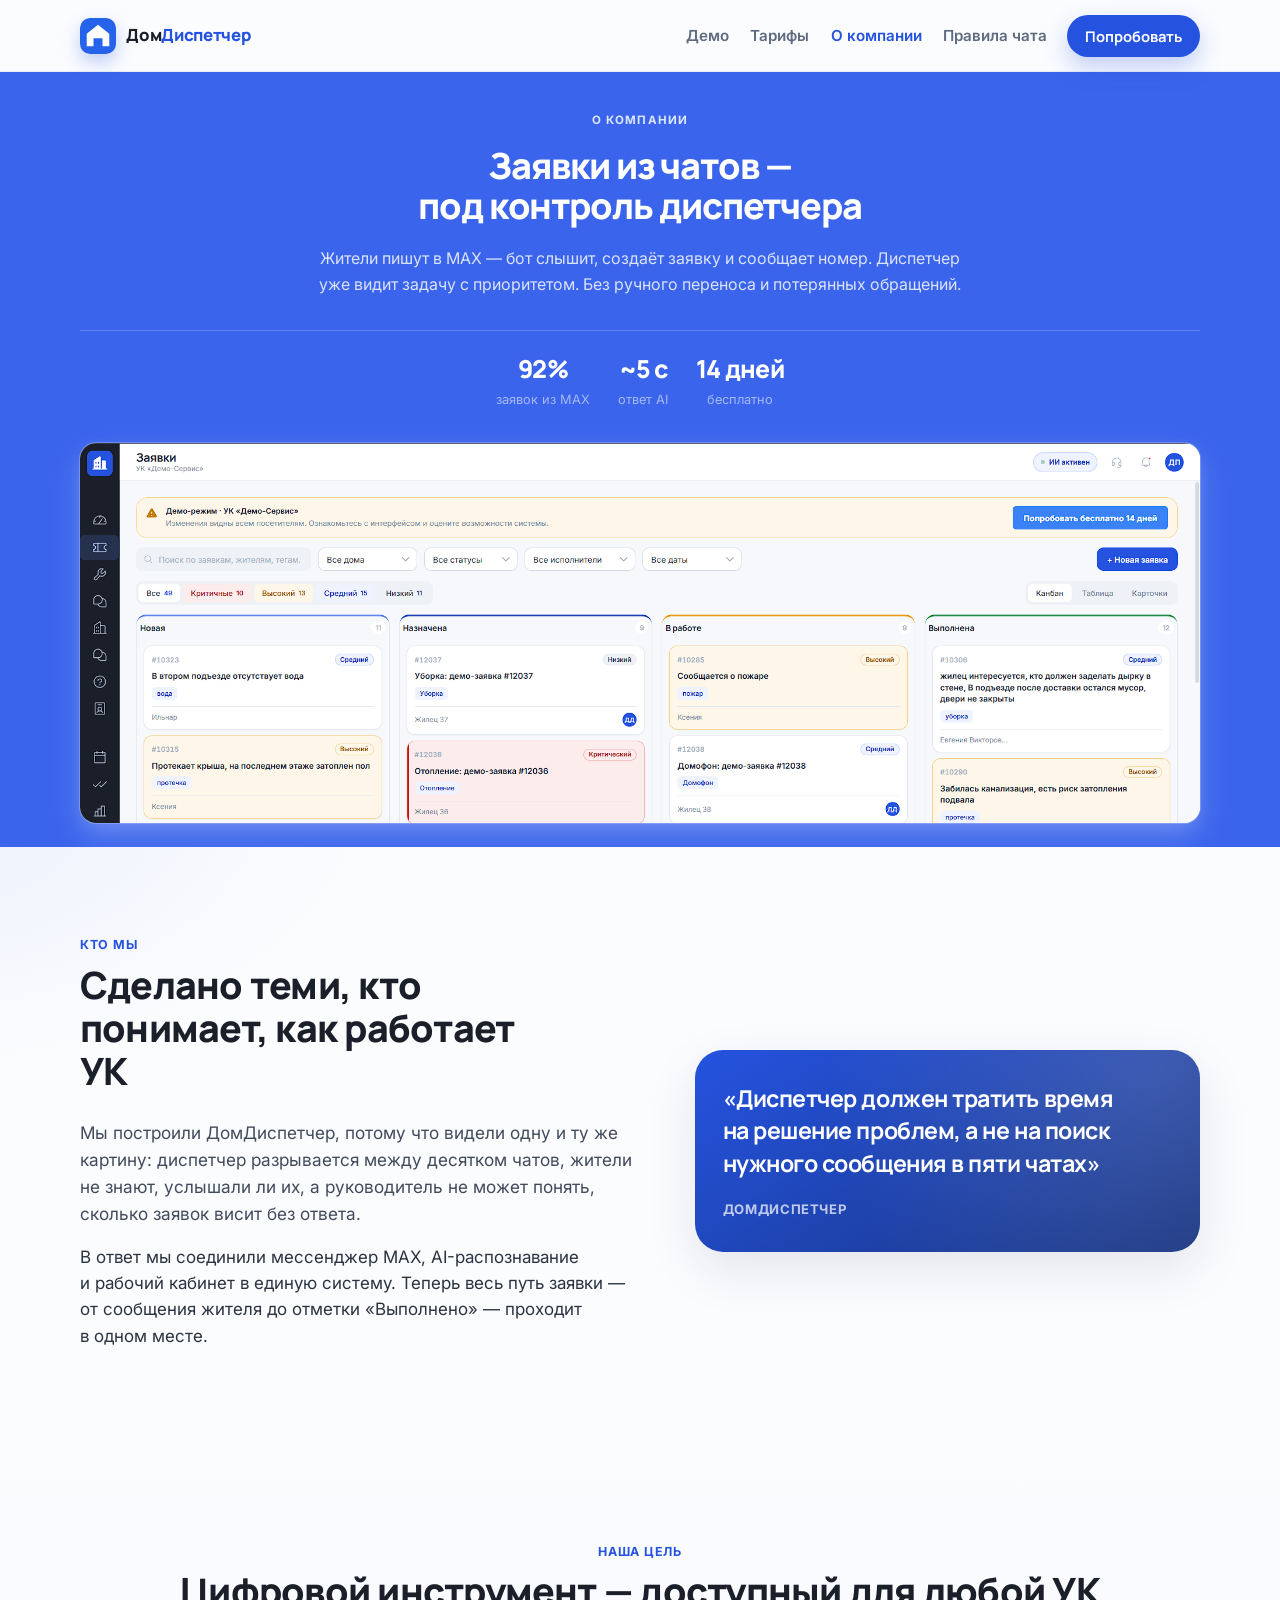
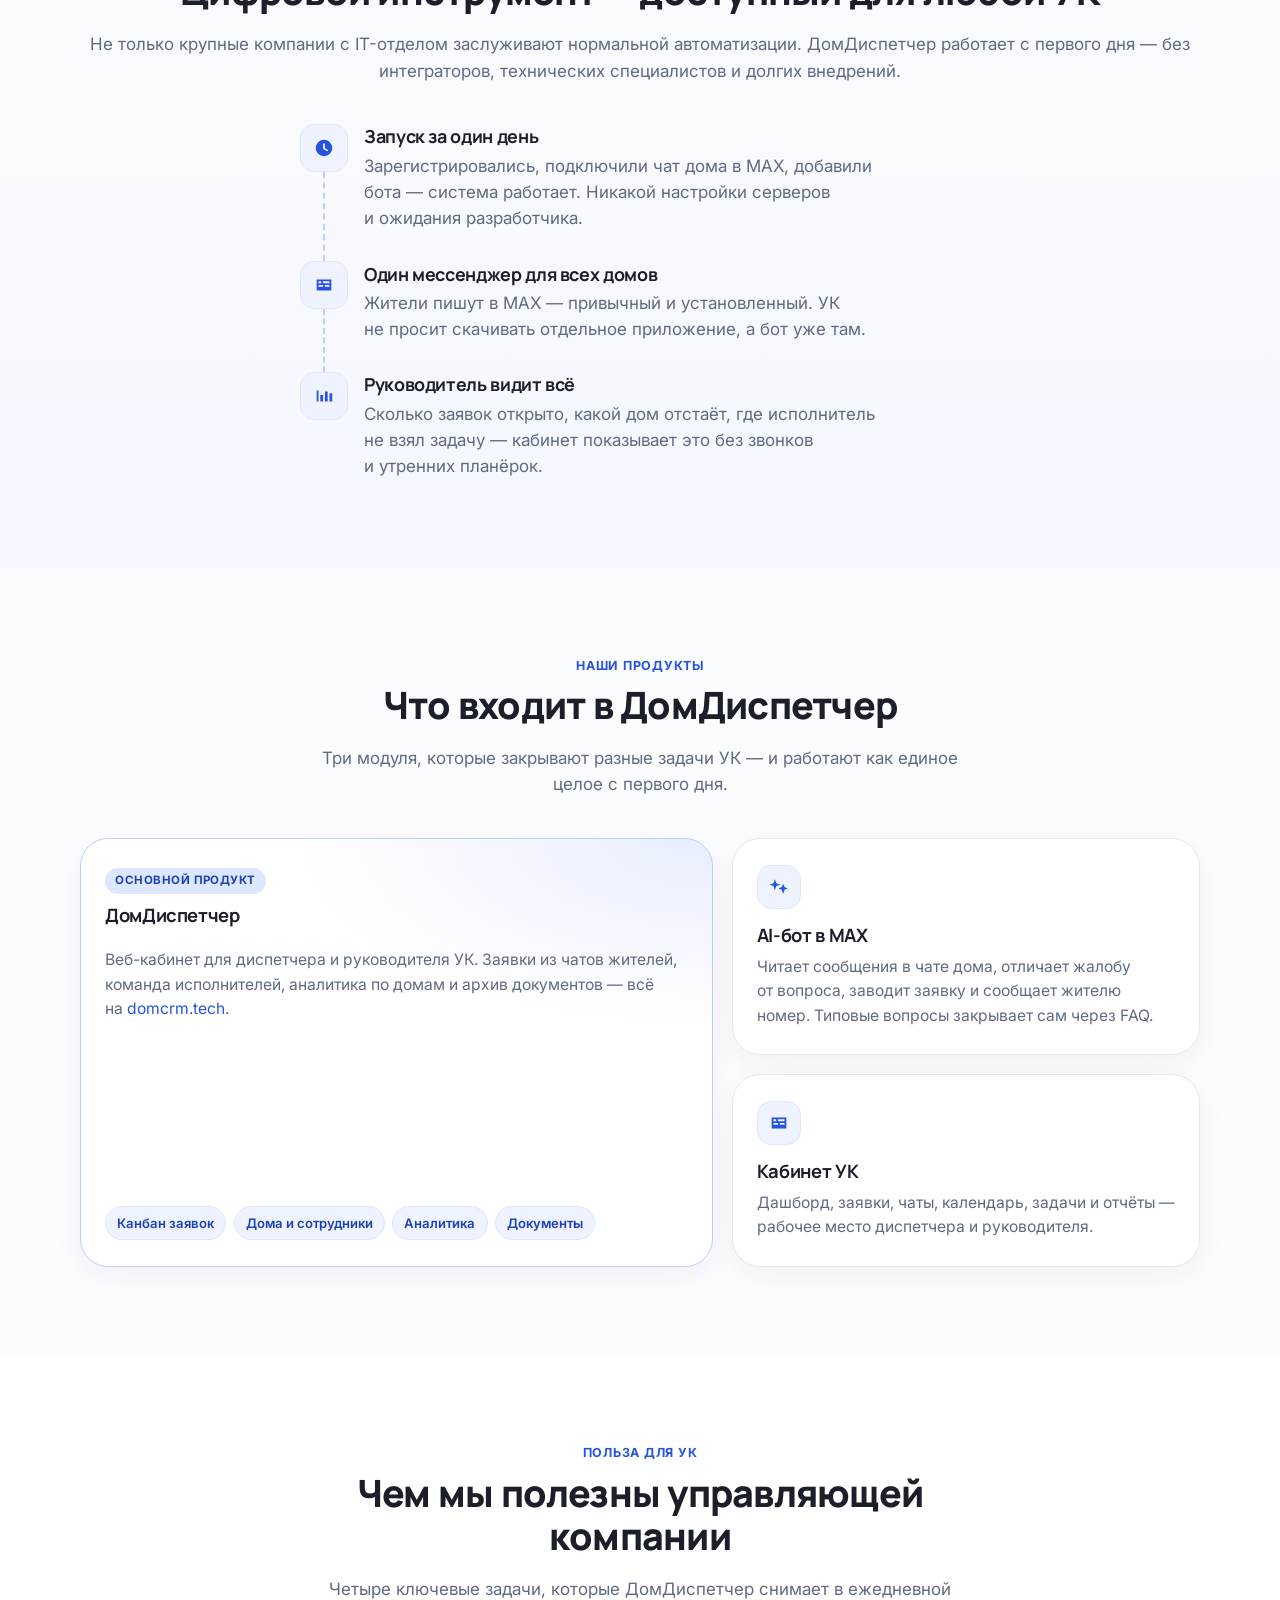
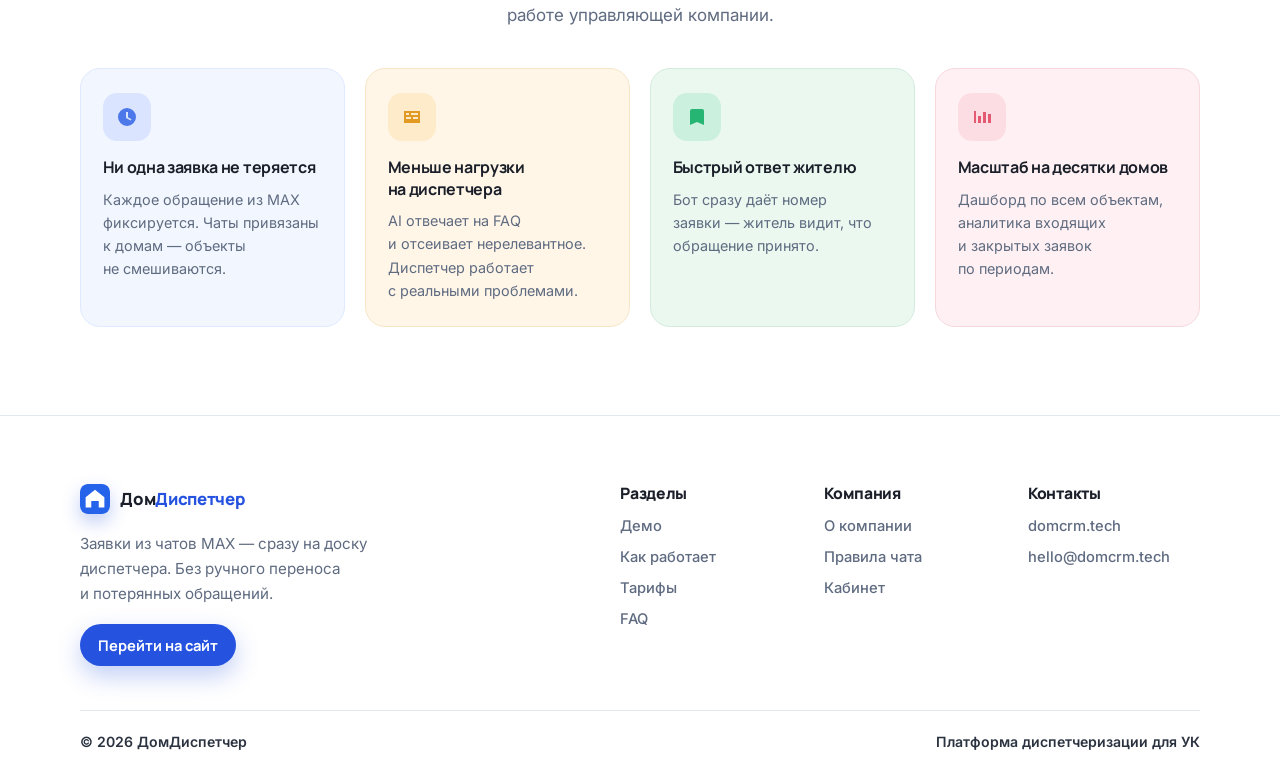
==== about.html @ aeae7ffb "Добавлены новые элементы навигации и улучшен футер с разделами и контактами. Реализована анимация по" ====
<!doctype html>
<html lang="ru">
  <head>
    <meta charset="UTF-8" />
    <meta name="viewport" content="width=device-width, initial-scale=1.0" />
    <title>О компании — ДомДиспетчер</title>
    <meta
      name="description"
      content="Кто мы, наша цель и продукты. ДомДиспетчер — AI-платформа диспетчеризации заявок для управляющих компаний."
    />
    <link rel="preconnect" href="https://fonts.googleapis.com" />
    <link rel="preconnect" href="https://fonts.gstatic.com" crossorigin />
    <link
      href="https://fonts.googleapis.com/css2?family=Inter:wght@400;500;600;700&family=Manrope:wght@500;600;700;800&display=swap"
      rel="stylesheet"
    />
    <link rel="icon" href="public/favicon.svg" type="image/svg+xml" />
    <link rel="stylesheet" href="css/styles.css" />
    <link rel="stylesheet" href="css/about.css" />
  </head>
  <body class="page-about">
    <header class="site-header" id="top">
      <div class="container header-inner">
        <a class="brand" href="index.html" aria-label="ДомДиспетчер">
          <span class="brand__mark" aria-hidden="true">
            <img src="public/favicon.svg" width="36" height="36" alt="" />
          </span>
          <span class="brand__text">Дом<span>Диспетчер</span></span>
        </a>

        <nav class="nav" id="nav" aria-label="Основная навигация">
          <a href="index.html#demo">Демо</a>
          <a href="index.html#pricing">Тарифы</a>
          <a href="about.html" aria-current="page">О компании</a>
          <a href="rules.html">Правила чата</a>
          <button
            type="button"
            class="btn btn--primary nav__cta"
            data-lead-open
            data-tariff="trial"
          >
            Попробовать
          </button>
        </nav>

        <div class="header-actions">
          <button
            type="button"
            class="btn btn--primary"
            data-lead-open
            data-tariff="trial"
          >
            Попробовать
          </button>
          <button
            class="nav-toggle"
            id="navToggle"
            type="button"
            aria-label="Меню"
            aria-expanded="false"
          >
            <span></span><span></span><span></span>
          </button>
        </div>
      </div>
    </header>

    <main>
      <section class="about-hero">
        <div class="container about-hero__inner">
          <div class="about-hero__content">
            <p class="about-hero__eyebrow">О компании</p>
            <h1 class="about-hero__h1">
              Заявки из&nbsp;чатов&nbsp;&mdash;<br />под контроль
              диспетчера
            </h1>
            <p class="about-hero__lead">
              Жители пишут в&nbsp;MAX&nbsp;&mdash; бот слышит, создаёт заявку
              и&nbsp;сообщает номер. Диспетчер уже видит задачу с&nbsp;приоритетом.
              Без ручного переноса и&nbsp;потерянных обращений.
            </p>
            <div class="about-hero__stats">
              <div class="about-hero__stat">
                <strong>92%</strong>
                <span>заявок из&nbsp;MAX</span>
              </div>
              <div class="about-hero__stat">
                <strong>~5&nbsp;с</strong>
                <span>ответ AI</span>
              </div>
              <div class="about-hero__stat">
                <strong>14&nbsp;дней</strong>
                <span>бесплатно</span>
              </div>
            </div>
          </div>

          <div class="about-hero__media">
            <div class="about-hero__media-frame">
              <img
                src="public/панельзаявок.png"
                alt="Панель заявок в кабинете ДомДиспетчер"
                width="1280"
                height="800"
              />
            </div>
          </div>
        </div>
      </section>

      <section class="section" id="who">
        <div class="container how">
          <div class="how__content">
            <header class="section-head section-head--left">
              <p class="eyebrow">Кто мы</p>
              <h2>Сделано теми, кто понимает, как работает УК</h2>
            </header>
            <p class="about-lead">
              Мы&nbsp;построили ДомДиспетчер, потому что видели одну и&nbsp;ту&nbsp;же
              картину: диспетчер разрывается между десятком чатов, жители не&nbsp;знают,
              услышали ли их, а&nbsp;руководитель не&nbsp;может понять, сколько
              заявок висит без ответа.
            </p>
            <p>
              В&nbsp;ответ мы&nbsp;соединили мессенджер MAX, AI-распознавание
              и&nbsp;рабочий кабинет в&nbsp;единую систему. Теперь весь путь
              заявки&nbsp;&mdash; от&nbsp;сообщения жителя до&nbsp;отметки
              «Выполнено»&nbsp;&mdash; проходит в&nbsp;одном месте.
            </p>
          </div>

          <div class="about-quote" aria-hidden="true">
            <blockquote>
              «Диспетчер должен тратить время на&nbsp;решение проблем,
              а&nbsp;не&nbsp;на&nbsp;поиск нужного сообщения в&nbsp;пяти чатах»
            </blockquote>
            <div class="about-quote__mark">ДомДиспетчер</div>
          </div>
        </div>
      </section>

      <section class="section section--muted" id="mission">
        <div class="container">
          <header class="section-head">
            <p class="eyebrow">Наша цель</p>
            <h2>Цифровой инструмент&nbsp;&mdash; доступный для любой УК</h2>
            <p class="section-lead">
              Не&nbsp;только крупные компании с&nbsp;IT-отделом заслуживают
              нормальной автоматизации. ДомДиспетчер работает с&nbsp;первого
              дня&nbsp;&mdash; без интеграторов, технических специалистов
              и&nbsp;долгих внедрений.
            </p>
          </header>

          <ol class="steps about-steps">
            <li class="steps__item">
              <span class="steps__icon" aria-hidden="true">
                <svg width="22" height="22" viewBox="0 0 24 24" fill="none">
                  <path
                    d="M12 3a9 9 0 1 0 0 18 9 9 0 0 0 0-18Zm1 4v5.2l3.5 2.1-.8 1.3L11 13V7h2Z"
                    fill="currentColor"
                  />
                </svg>
              </span>
              <div class="steps__body">
                <h3>Запуск за&nbsp;один день</h3>
                <p>
                  Зарегистрировались, подключили чат дома в&nbsp;MAX,
                  добавили бота&nbsp;&mdash; система работает. Никакой
                  настройки серверов и&nbsp;ожидания разработчика.
                </p>
              </div>
            </li>
            <li class="steps__item">
              <span class="steps__icon" aria-hidden="true">
                <svg width="22" height="22" viewBox="0 0 24 24" fill="none">
                  <path
                    d="M4 6h16v12H4V6Zm2 2v2h3V8H6Zm5 0v2h7V8h-7Zm-5 4v2h5v-2H6Zm7 0v2h5v-2h-5Z"
                    fill="currentColor"
                  />
                </svg>
              </span>
              <div class="steps__body">
                <h3>Один мессенджер для всех домов</h3>
                <p>
                  Жители пишут в&nbsp;MAX&nbsp;&mdash; привычный
                  и&nbsp;установленный. УК не&nbsp;просит скачивать
                  отдельное приложение, а&nbsp;бот уже там.
                </p>
              </div>
            </li>
            <li class="steps__item">
              <span class="steps__icon" aria-hidden="true">
                <svg width="22" height="22" viewBox="0 0 24 24" fill="none">
                  <path
                    d="M4 18V6h2v12H4Zm4-7h3v7H8v-7Zm5-4h3v11h-3V7Zm5 2h3v9h-3V9Z"
                    fill="currentColor"
                  />
                </svg>
              </span>
              <div class="steps__body">
                <h3>Руководитель видит всё</h3>
                <p>
                  Сколько заявок открыто, какой дом отстаёт,
                  где исполнитель не&nbsp;взял задачу&nbsp;&mdash; кабинет
                  показывает это без звонков и&nbsp;утренних планёрок.
                </p>
              </div>
            </li>
          </ol>
        </div>
      </section>

      <section class="section" id="products">
        <div class="container">
          <header class="section-head">
            <p class="eyebrow">Наши продукты</p>
            <h2>Что входит в&nbsp;ДомДиспетчер</h2>
            <p class="section-lead">
              Три модуля, которые закрывают разные задачи УК&nbsp;&mdash;
              и&nbsp;работают как единое целое с&nbsp;первого дня.
            </p>
          </header>

          <div class="about-products">
            <article class="about-product about-product--main">
              <div class="about-product__head">
                <span class="about-product__tag">Основной продукт</span>
                <h3>ДомДиспетчер</h3>
              </div>
              <p>
                Веб-кабинет для диспетчера и&nbsp;руководителя УК. Заявки
                из&nbsp;чатов жителей, команда исполнителей, аналитика
                по&nbsp;домам и&nbsp;архив документов&nbsp;&mdash; всё
                на&nbsp;<a href="https://domcrm.tech" target="_blank" rel="noopener"
                  >domcrm.tech</a>.
              </p>
              <ul class="about-product__tags">
                <li>Канбан заявок</li>
                <li>Дома и сотрудники</li>
                <li>Аналитика</li>
                <li>Документы</li>
              </ul>
            </article>

            <article class="about-product">
              <div class="about-product__icon" aria-hidden="true">
                <svg width="22" height="22" viewBox="0 0 24 24" fill="none">
                  <path
                    d="M7.5 3.5 9 8l4.5 1.5L9 11 7.5 15.5 6 11 1.5 9.5 6 8l1.5-4.5Zm9 5L18 12l3.5 1.5L18 15l-1.5 4.5L15 15l-3.5-1.5L15 12l1.5-3.5Z"
                    fill="currentColor"
                  />
                </svg>
              </div>
              <h3>AI-бот в&nbsp;MAX</h3>
              <p>
                Читает сообщения в&nbsp;чате дома, отличает жалобу
                от&nbsp;вопроса, заводит заявку и&nbsp;сообщает жителю
                номер. Типовые вопросы закрывает сам через FAQ.
              </p>
            </article>

            <article class="about-product">
              <div class="about-product__icon" aria-hidden="true">
                <svg width="22" height="22" viewBox="0 0 24 24" fill="none">
                  <path
                    d="M4 6h16v12H4V6Zm2 2v2h3V8H6Zm5 0v2h7V8h-7Zm-5 4v2h5v-2H6Zm7 0v2h5v-2h-5Z"
                    fill="currentColor"
                  />
                </svg>
              </div>
              <h3>Кабинет УК</h3>
              <p>
                Дашборд, заявки, чаты, календарь, задачи и&nbsp;отчёты&nbsp;&mdash;
                рабочее место диспетчера и&nbsp;руководителя.
              </p>
            </article>
          </div>
        </div>
      </section>

      <section class="about-benefits" id="benefits">
        <div class="container">
          <header class="section-head">
            <p class="eyebrow about-benefits__eyebrow">Польза для УК</p>
            <h2>Чем мы&nbsp;полезны управляющей компании</h2>
            <p class="section-lead about-benefits__lead">
              Четыре ключевые задачи, которые ДомДиспетчер снимает
              в&nbsp;ежедневной работе управляющей компании.
            </p>
          </header>

          <div class="about-benefits__grid">
            <article class="about-benefit about-benefit--blue">
              <div class="about-benefit__icon" aria-hidden="true">
                <svg width="24" height="24" viewBox="0 0 24 24" fill="none">
                  <path
                    d="M12 3a9 9 0 1 0 0 18 9 9 0 0 0 0-18Zm1 4v5.2l3.5 2.1-.8 1.3L11 13V7h2Z"
                    fill="currentColor"
                  />
                </svg>
              </div>
              <h3>Ни одна заявка не&nbsp;теряется</h3>
              <p>
                Каждое обращение из&nbsp;MAX фиксируется. Чаты привязаны
                к&nbsp;домам&nbsp;&mdash; объекты не&nbsp;смешиваются.
              </p>
            </article>
            <article class="about-benefit about-benefit--amber">
              <div class="about-benefit__icon" aria-hidden="true">
                <svg width="24" height="24" viewBox="0 0 24 24" fill="none">
                  <path
                    d="M4 6h16v12H4V6Zm2 2v2h3V8H6Zm5 0v2h7V8h-7Zm-5 4v2h5v-2H6Zm7 0v2h5v-2h-5Z"
                    fill="currentColor"
                  />
                </svg>
              </div>
              <h3>Меньше нагрузки на&nbsp;диспетчера</h3>
              <p>
                AI&nbsp;отвечает на&nbsp;FAQ и&nbsp;отсеивает нерелевантное.
                Диспетчер работает с&nbsp;реальными проблемами.
              </p>
            </article>
            <article class="about-benefit about-benefit--green">
              <div class="about-benefit__icon" aria-hidden="true">
                <svg width="24" height="24" viewBox="0 0 24 24" fill="none">
                  <path
                    d="M7 4h10a2 2 0 0 1 2 2v14l-7-3-7 3V6a2 2 0 0 1 2-2Z"
                    fill="currentColor"
                  />
                </svg>
              </div>
              <h3>Быстрый ответ жителю</h3>
              <p>
                Бот сразу даёт номер заявки&nbsp;&mdash; житель видит,
                что обращение принято.
              </p>
            </article>
            <article class="about-benefit about-benefit--rose">
              <div class="about-benefit__icon" aria-hidden="true">
                <svg width="24" height="24" viewBox="0 0 24 24" fill="none">
                  <path
                    d="M4 18V6h2v12H4Zm4-7h3v7H8v-7Zm5-4h3v11h-3V7Zm5 2h3v9h-3V9Z"
                    fill="currentColor"
                  />
                </svg>
              </div>
              <h3>Масштаб на&nbsp;десятки домов</h3>
              <p>
                Дашборд по&nbsp;всем объектам, аналитика входящих
                и&nbsp;закрытых заявок по&nbsp;периодам.
              </p>
            </article>
          </div>
        </div>
      </section>

    </main>

    <footer class="site-footer">
      <div class="container">
        <div class="footer-top">
          <div class="footer-brand">
            <a class="brand brand--footer" href="index.html">
              <span class="brand__mark" aria-hidden="true">
                <img src="public/favicon.svg" width="30" height="30" alt="" />
              </span>
              <span class="brand__text">Дом<span>Диспетчер</span></span>
            </a>
            <p class="footer-brand__text">
              Заявки из&nbsp;чатов MAX&nbsp;&mdash; сразу на&nbsp;доску
              диспетчера. Без ручного переноса и&nbsp;потерянных обращений.
            </p>
            <div class="footer-brand__actions">
              <a
                class="btn btn--primary"
                href="https://domcrm.tech"
                target="_blank"
                rel="noopener"
                >Перейти на сайт</a
              >
            </div>
          </div>

          <div class="footer-cols">
            <div class="footer-col">
              <h3>Разделы</h3>
              <a href="index.html#demo">Демо</a>
              <a href="index.html#how">Как работает</a>
              <a href="index.html#pricing">Тарифы</a>
              <a href="index.html#faq">FAQ</a>
            </div>
            <div class="footer-col">
              <h3>Компания</h3>
              <a href="about.html">О компании</a>
              <a href="rules.html">Правила чата</a>
              <a href="https://domcrm.tech" target="_blank" rel="noopener"
                >Кабинет</a
              >
            </div>
            <div class="footer-col">
              <h3>Контакты</h3>
              <a href="https://domcrm.tech" target="_blank" rel="noopener"
                >domcrm.tech</a
              >
              <a href="mailto:hello@domcrm.tech">hello@domcrm.tech</a>
            </div>
          </div>
        </div>

        <div class="footer-bottom">
          <p>© <span id="year"></span> ДомДиспетчер</p>
          <p>Платформа диспетчеризации для УК</p>
        </div>
      </div>
    </footer>

    <div class="lead-modal" id="leadModal" hidden>
      <div class="lead-modal__backdrop" data-lead-close></div>
      <div
        class="lead-modal__dialog"
        role="dialog"
        aria-modal="true"
        aria-labelledby="leadModalTitle"
      >
        <button
          type="button"
          class="lead-modal__close"
          data-lead-close
          aria-label="Закрыть"
        >
          ×
        </button>

        <div class="lead-modal__view" data-lead-view="form">
          <p class="eyebrow">Заявка на тариф</p>
          <h2 id="leadModalTitle">Оставьте контакты</h2>
          <p class="lead-modal__lead">
            Выбранный план:
            <strong id="leadTariffLabel">Пробный период</strong>.
            Мы&nbsp;свяжемся и подскажем по&nbsp;подключению.
          </p>

          <form class="lead-form" id="leadForm" novalidate>
            <input type="hidden" name="tariff" id="leadTariff" value="trial" />

            <label class="lead-field">
              <span>Имя</span>
              <input
                type="text"
                name="name"
                id="leadName"
                autocomplete="name"
                required
              />
              <em class="lead-field__error" data-error-for="name" hidden></em>
            </label>

            <label class="lead-field">
              <span>Телефон</span>
              <input
                type="tel"
                name="phone"
                id="leadPhone"
                autocomplete="tel"
                required
              />
              <em class="lead-field__error" data-error-for="phone" hidden></em>
            </label>

            <label class="lead-field">
              <span>Email</span>
              <input
                type="email"
                name="email"
                id="leadEmail"
                autocomplete="email"
                required
              />
              <em class="lead-field__error" data-error-for="email" hidden></em>
            </label>

            <button type="submit" class="btn btn--primary lead-form__submit">
              Отправить заявку
            </button>
            <p class="lead-form__note">только проверка формы</p>
          </form>
        </div>

        <div class="lead-modal__view" data-lead-view="success" hidden>
          <div class="lead-success">
            <div class="lead-success__icon" aria-hidden="true">✓</div>
            <h2>Заявка принята</h2>
            <p>
              Спасибо! Мы получили ваши контакты по тарифу
              <strong id="leadSuccessTariff"></strong>.
            </p>
            <button type="button" class="btn btn--primary" data-lead-close>
              Хорошо
            </button>
          </div>
        </div>
      </div>
    </div>

    <script src="js/app.js"></script>
  </body>
</html>
---- css/styles.css ----
/* ============================================================
   ДомДиспетчер — marketing landing
   Inspired by Webster SaaS structure; brand tokens from the app
   ============================================================ */

:root {
  --hd-blue-50: #eef3ff;
  --hd-blue-100: #dde7ff;
  --hd-blue-200: #bccdff;
  --hd-blue-400: #5e84f6;
  --hd-blue-500: #3a64ec;
  --hd-blue-600: #2553e0;
  --hd-blue-700: #1c41b4;
  --hd-blue-800: #18347f;
  --hd-blue-900: #11214e;

  --neutral-0: #ffffff;
  --neutral-25: #fbfcfe;
  --neutral-50: #f6f8fb;
  --neutral-100: #eef1f6;
  --neutral-200: #e3e8f0;
  --neutral-300: #d3dae6;
  --neutral-400: #aab4c5;
  --neutral-500: #8590a3;
  --neutral-600: #5f6b80;
  --neutral-700: #424b5c;
  --neutral-800: #2b3340;
  --neutral-900: #1a1f29;

  --green-100: #d4ecdd;
  --green-600: #1f8a4c;
  --amber-100: #fce8c6;
  --amber-600: #c47f0b;
  --red-100: #fad6d6;
  --red-600: #cc2f2d;

  --font-display: "Manrope", system-ui, sans-serif;
  --font-body: "Inter", system-ui, sans-serif;

  --radius-sm: 8px;
  --radius-md: 14px;
  --radius-lg: 22px;
  --shadow-soft: 0 18px 50px rgba(17, 33, 78, 0.1);
  --shadow-card: 0 8px 24px rgba(17, 33, 78, 0.08);
  --header-h: 72px;
  --max: 1120px;
}

*,
*::before,
*::after {
  box-sizing: border-box;
}

html {
  scroll-behavior: smooth;
}

body {
  margin: 0;
  font-family: var(--font-body);
  font-size: 17px;
  line-height: 1.55;
  color: var(--neutral-800);
  background:
    radial-gradient(
      1200px 600px at 85% -10%,
      rgba(93, 132, 246, 0.18),
      transparent 60%
    ),
    radial-gradient(
      900px 500px at -10% 20%,
      rgba(37, 83, 224, 0.08),
      transparent 55%
    ),
    var(--neutral-25);
  -webkit-font-smoothing: antialiased;
  overflow-x: clip;
}

img {
  max-width: 100%;
  display: block;
}

a {
  color: var(--hd-blue-600);
  text-decoration: none;
}

a:hover {
  text-decoration: underline;
}

h1,
h2,
h3 {
  font-family: var(--font-display);
  color: var(--neutral-900);
  line-height: 1.15;
  letter-spacing: -0.02em;
  margin: 0 0 0.5em;
}

h1 {
  font-size: clamp(2.1rem, 4.5vw, 3.35rem);
  font-weight: 800;
}

h2 {
  font-size: clamp(1.7rem, 3vw, 2.35rem);
  font-weight: 800;
}

h3 {
  font-size: 1.15rem;
  font-weight: 700;
  margin-bottom: 0.35em;
}

p {
  margin: 0 0 1em;
}

.sr-only {
  position: absolute;
  width: 1px;
  height: 1px;
  padding: 0;
  margin: -1px;
  overflow: hidden;
  clip: rect(0, 0, 0, 0);
  border: 0;
}

.container {
  width: min(100% - 2.5rem, var(--max));
  margin-inline: auto;
}

.container--narrow {
  width: min(100% - 2.5rem, 720px);
}

/* ---- Header ---- */
.site-header {
  position: sticky;
  top: 0;
  z-index: 40;
  height: var(--header-h);
  backdrop-filter: blur(14px);
  background: rgba(251, 252, 254, 0.82);
  border-bottom: 1px solid rgba(227, 232, 240, 0.8);
}

.header-inner {
  height: 100%;
  display: flex;
  align-items: center;
  gap: 1.25rem;
}

.brand {
  display: inline-flex;
  align-items: center;
  gap: 0.65rem;
  color: inherit;
  text-decoration: none;
  flex-shrink: 0;
}

.brand:hover {
  text-decoration: none;
}

.brand__mark {
  width: 36px;
  height: 36px;
  border-radius: 10px;
  display: grid;
  place-items: center;
  overflow: hidden;
  flex-shrink: 0;
  box-shadow: 0 8px 18px rgba(37, 83, 224, 0.28);
}

.brand__mark img {
  width: 100%;
  height: 100%;
  display: block;
}

.brand__text {
  font-family: var(--font-display);
  font-weight: 800;
  font-size: 1.05rem;
  letter-spacing: -0.02em;
  color: var(--neutral-900);
}

.brand__text span {
  color: var(--hd-blue-600);
}

.nav {
  display: flex;
  gap: 1.35rem;
  margin-left: auto;
}

.nav a {
  color: var(--neutral-600);
  font-weight: 600;
  font-size: 0.95rem;
  text-decoration: none;
}

.nav a:hover {
  color: var(--hd-blue-600);
}

.header-actions {
  display: flex;
  align-items: center;
  gap: 0.55rem;
}

.nav-toggle {
  display: none;
  position: relative;
  width: 42px;
  height: 42px;
  padding: 0;
  border: 1px solid var(--neutral-200);
  border-radius: 10px;
  background: var(--neutral-0);
  cursor: pointer;
}

.nav-toggle span {
  position: absolute;
  left: 50%;
  top: 50%;
  width: 20px;
  height: 1.5px;
  margin-left: -10px;
  background: var(--neutral-700);
  border-radius: 2px;
  transition:
    transform 0.28s ease,
    opacity 0.2s ease;
}

.nav-toggle span:nth-child(1) {
  transform: translateY(-7px);
}

.nav-toggle span:nth-child(2) {
  transform: translateY(0);
}

.nav-toggle span:nth-child(3) {
  transform: translateY(7px);
}

.nav-toggle[aria-expanded="true"] span:nth-child(1) {
  transform: rotate(45deg);
}

.nav-toggle[aria-expanded="true"] span:nth-child(2) {
  opacity: 0;
  transform: scaleX(0);
}

.nav-toggle[aria-expanded="true"] span:nth-child(3) {
  transform: rotate(-45deg);
}

/* ---- Buttons ---- */
.btn {
  display: inline-flex;
  align-items: center;
  justify-content: center;
  gap: 0.4rem;
  min-height: 42px;
  padding: 0.55rem 1.05rem;
  border-radius: 999px;
  border: 1px solid transparent;
  font-family: var(--font-display);
  font-weight: 700;
  font-size: 0.92rem;
  cursor: pointer;
  text-decoration: none;
  transition:
    transform 0.18s ease,
    box-shadow 0.18s ease,
    background 0.18s ease;
  white-space: nowrap;
}

.btn:hover {
  text-decoration: none;
  transform: translateY(-1px);
}

.btn--primary {
  color: #fff;
  background: var(--hd-blue-600);
  box-shadow: 0 10px 24px rgba(37, 83, 224, 0.28);
}

.btn--primary:hover {
  background: var(--hd-blue-700);
  box-shadow: 0 14px 28px rgba(37, 83, 224, 0.34);
}

.btn--ghost {
  color: var(--neutral-700);
  background: transparent;
}

.btn--ghost:hover {
  color: var(--hd-blue-600);
  background: var(--hd-blue-50);
}

.btn--outline {
  color: var(--hd-blue-700);
  background: rgba(255, 255, 255);
  border-color: var(--hd-blue-200);
}

.btn--outline:hover {
  background: #fff;
}

.btn--outline-light {
  color: #fff;
  border-color: rgba(255, 255, 255, 0.35);
  background: rgba(255, 255, 255, 0.08);
}

.btn--outline-light:hover {
  background: rgba(255, 255, 255, 0.16);
}

.btn--lg {
  min-height: 50px;
  padding: 0.7rem 1.35rem;
  font-size: 1rem;
}

/* ---- Hero ---- */
.hero {
  position: relative;
  padding: clamp(2.5rem, 6vw, 4.5rem) 0 clamp(3.5rem, 8vw, 5.5rem);
  overflow: hidden;
  background:
    radial-gradient(
      ellipse 70% 55% at 85% 15%,
      rgba(58, 100, 236, 0.12),
      transparent 60%
    ),
    radial-gradient(
      ellipse 50% 40% at 8% 85%,
      rgba(37, 83, 224, 0.07),
      transparent 55%
    ),
    linear-gradient(180deg, #e8efff 0%, var(--neutral-25) 45%, transparent 100%);
}

.hero__glow {
  position: absolute;
  inset: auto -20% -40% 20%;
  height: 55%;
  z-index: 0;
  background: radial-gradient(
    ellipse at center,
    rgba(93, 132, 246, 0.22),
    transparent 70%
  );
  pointer-events: none;
  animation: glowPulse 8s ease-in-out infinite;
}

.hero-wave {
  position: absolute;
  left: 0;
  right: 0;
  bottom: 0;
  height: min(48%, 320px);
  z-index: 0;
  pointer-events: none;
  overflow: hidden;
}

.hero-wave__svg {
  width: 100%;
  height: 100%;
  display: block;
}

.hero-wave__fill {
  fill: rgba(58, 100, 236, 0.05);
}

.hero-wave__line {
  stroke: rgba(58, 100, 236, 0.2);
  stroke-width: 1.5;
  stroke-linecap: round;
  vector-effect: non-scaling-stroke;
}

.hero-wave__ball {
  position: absolute;
  top: 0;
  left: 0;
  width: 8px;
  height: 8px;
  margin: -4px 0 0 -4px;
  border-radius: 50%;
  background: var(--hd-blue-400);
  box-shadow:
    0 0 0 2px var(--neutral-25),
    0 0 8px rgba(58, 100, 236, 0.28);
  will-change: transform, opacity;
  backface-visibility: hidden;
}

@keyframes glowPulse {
  0%,
  100% {
    opacity: 0.7;
    transform: scale(1);
  }
  50% {
    opacity: 1;
    transform: scale(1.05);
  }
}

.hero__grid {
  position: relative;
  z-index: 1;
  display: grid;
  grid-template-columns: 1.05fr 0.95fr;
  gap: clamp(2rem, 5vw, 3.5rem);
  align-items: center;
}

.hero__brand {
  font-family: var(--font-display);
  font-weight: 800;
  font-size: clamp(1.35rem, 2.4vw, 1.75rem);
  color: var(--hd-blue-600);
  margin: 0 0 0.75rem;
  letter-spacing: -0.03em;
}

.hero__lead {
  color: var(--neutral-600);
  font-size: 1.08rem;
  max-width: 34rem;
  margin-bottom: 1.6rem;
}

.hero__cta {
  display: flex;
  flex-wrap: wrap;
  gap: 0.75rem;
}

.hero__visual {
  animation: floatIn 0.9s ease both;
}

@keyframes floatIn {
  from {
    opacity: 0;
    transform: translateY(18px);
  }
  to {
    opacity: 1;
    transform: translateY(0);
  }
}

.hero-stats-tilt {
  perspective: 1200px;
  transform-style: preserve-3d;
}

.hero-stats {
  background: linear-gradient(165deg, #fff 0%, var(--hd-blue-50) 100%);
  border: 1px solid var(--neutral-200);
  border-radius: var(--radius-lg);
  box-shadow: var(--shadow-soft);
  overflow: hidden;
  transform: rotateY(-4deg) rotateX(2deg);
  transform-style: preserve-3d;
  will-change: transform;
  backface-visibility: hidden;
}

.hero-stats.is-tilting,
.hero-stats.is-leaving {
  transition: none;
}

.hero-stats__bar {
  display: flex;
  align-items: center;
  gap: 0.4rem;
  padding: 0.85rem 1rem;
  border-bottom: 1px solid var(--neutral-200);
  background: rgba(255, 255, 255, 0.8);
}

.dot {
  width: 8px;
  height: 8px;
  border-radius: 50%;
  background: var(--neutral-300);
}

.dot:nth-child(1) {
  background: #f5a3a3;
}
.dot:nth-child(2) {
  background: #f5d28a;
}
.dot:nth-child(3) {
  background: #9ed6b2;
}

.hero-stats__title {
  margin-left: 0.5rem;
  font-size: 0.85rem;
  font-weight: 600;
  color: var(--neutral-500);
}

.hero-stats__live {
  margin-left: auto;
  display: inline-flex;
  align-items: center;
  gap: 0.35rem;
  font-size: 0.72rem;
  font-weight: 700;
  text-transform: uppercase;
  letter-spacing: 0.04em;
  color: var(--green-600);
}

.hero-stats__live i {
  width: 7px;
  height: 7px;
  border-radius: 50%;
  background: var(--green-600);
  animation: livePulse 1.6s ease-in-out infinite;
}

@keyframes livePulse {
  0%,
  100% {
    opacity: 1;
    transform: scale(1);
    box-shadow: 0 0 0 0 rgba(31, 138, 76, 0.45);
  }
  50% {
    opacity: 0.75;
    transform: scale(1.15);
    box-shadow: 0 0 0 6px rgba(31, 138, 76, 0);
  }
}

.hero-stats__kpis {
  display: grid;
  grid-template-columns: repeat(3, 1fr);
  gap: 0.65rem;
  padding: 1rem 1rem 0.35rem;
}

.hero-kpi {
  background: #fff;
  border: 1px solid var(--neutral-200);
  border-radius: 12px;
  padding: 0.75rem 0.7rem 0.8rem;
}

.hero-kpi__label {
  display: block;
  font-size: 0.72rem;
  font-weight: 700;
  text-transform: uppercase;
  letter-spacing: 0.04em;
  color: var(--neutral-500);
  margin-bottom: 0.35rem;
}

.hero-kpi__value {
  display: block;
  font-family: var(--font-display);
  font-size: clamp(1.45rem, 3vw, 1.85rem);
  font-weight: 400;
  color: var(--neutral-900);
  letter-spacing: -0.03em;
  line-height: 1.1;
}

.hero-kpi__hint {
  display: block;
  margin-top: 0.3rem;
  font-size: 0.72rem;
  color: var(--neutral-500);
}

.hero-kpi__hint--up {
  color: var(--green-600);
  font-weight: 600;
}

.hero-stats__chart {
  margin: 0.85rem 1rem 0.75rem;
  padding: 0.85rem 0.9rem 0.75rem;
  background: #fff;
  border: 1px solid var(--neutral-200);
  border-radius: 12px;
  overflow: hidden;
}

.hero-chart__head {
  display: flex;
  justify-content: space-between;
  font-size: 0.78rem;
  font-weight: 600;
  color: var(--neutral-500);
  margin-bottom: 0.55rem;
}

.hero-chart__wave {
  position: relative;
  overflow: hidden;
}

.hero-chart__svg {
  display: block;
  width: 100%;
  height: 108px;
  overflow: hidden;
  shape-rendering: geometricPrecision;
}

.hero-chart__area {
  fill: url(#heroWaveFill);
  opacity: 0;
  transition: opacity 0.7s ease;
}

.hero-chart__area.is-visible {
  opacity: 1;
}

.hero-chart__line {
  stroke: var(--hd-blue-500);
  stroke-width: 2.75;
  stroke-linecap: round;
  stroke-linejoin: round;
}

.hero-chart__dot {
  position: absolute;
  top: 0;
  left: 0;
  width: 10px;
  height: 10px;
  margin: -5px 0 0 -5px;
  border-radius: 50%;
  background: #fff;
  border: 2.5px solid var(--hd-blue-600);
  box-shadow: 0 2px 8px rgba(58, 100, 236, 0.28);
  opacity: 0;
  will-change: transform, opacity;
  pointer-events: none;
  z-index: 1;
}

.hero-chart__labels {
  display: grid;
  grid-template-columns: repeat(7, 1fr);
  margin-top: 0.2rem;
  font-size: 0.68rem;
  font-weight: 600;
  color: var(--neutral-400);
  text-align: center;
}

.hero-chart__labels span:last-child {
  color: var(--hd-blue-600);
}

.hero-stats__feed {
  display: flex;
  align-items: center;
  gap: 0.55rem;
  margin: 0 1rem 1rem;
  padding: 0.65rem 0.8rem;
  border-radius: 12px;
  background: rgba(58, 100, 236, 0.08);
  border: 1px solid rgba(58, 100, 236, 0.16);
  animation: feedIn 0.7s ease 1.1s both;
}

.hero-stats__feed-dot {
  width: 8px;
  height: 8px;
  border-radius: 50%;
  background: var(--hd-blue-500);
  flex-shrink: 0;
  animation: livePulse 1.8s ease-in-out infinite;
}

.hero-stats__feed-text {
  font-size: 0.82rem;
  font-weight: 600;
  color: var(--neutral-700);
}

@keyframes feedIn {
  from {
    opacity: 0;
    transform: translateY(8px);
  }
  to {
    opacity: 1;
    transform: translateY(0);
  }
}

/* ---- Sections ---- */
.section {
  padding: clamp(3.5rem, 8vw, 5.5rem) 0;
}

.section--muted {
  background: linear-gradient(180deg, transparent, rgba(238, 243, 255, 0.55));
}

/* ---- Demo frame (cropped preview → fullscreen) ---- */
.demo-frame {
  position: relative;
  height: 620px;
  border-radius: 16px;
  overflow: hidden;
  border: 1px solid var(--neutral-200);
  box-shadow: var(--shadow-soft);
  background: var(--neutral-50);
}

.demo-mobile {
  display: none;
}

.section-lead--mobile {
  display: none;
}

.demo-frame .cabinet-demo {
  height: 820px;
  max-height: none;
  border: none;
  border-radius: 0;
  box-shadow: none;
  pointer-events: none;
  user-select: none;
}

.demo-frame .cabinet-demo,
.demo-frame .cabinet-demo * {
  overflow: hidden !important;
}

.demo-frame .cabinet-demo .chats-message,
.demo-frame .cabinet-demo .chats-message__content,
.demo-frame .cabinet-demo .chats-message__bubble,
.demo-frame .cabinet-demo .chats-message__text,
.demo-frame .cabinet-demo .chats-message__meta,
.demo-frame .cabinet-demo .chats-message__actions {
  overflow: visible !important;
  max-height: none !important;
  height: auto !important;
}

.demo-frame__overlay {
  position: absolute;
  inset: 0;
  z-index: 5;
  display: flex;
  align-items: center;
  justify-content: center;
  background: rgba(17, 33, 78, 0.2);
  opacity: 0;
  transition: opacity 0.2s ease;
  pointer-events: none;
}

.demo-frame:hover .demo-frame__overlay,
.demo-frame:focus-within .demo-frame__overlay {
  opacity: 1;
  pointer-events: auto;
}

.demo-frame__expand {
  pointer-events: auto;
  box-shadow: 0 12px 32px rgba(37, 83, 224, 0.35);
}

.demo-frame__close {
  display: none;
  position: absolute;
  top: 16px;
  right: 16px;
  z-index: 20;
  width: 44px;
  height: 44px;
  border: 1px solid var(--neutral-200);
  border-radius: 12px;
  background: #fff;
  color: var(--neutral-700);
  font-size: 1.5rem;
  line-height: 1;
  cursor: pointer;
  box-shadow: var(--shadow-card);
}

.demo-frame__close:hover {
  background: var(--hd-blue-50);
  color: var(--hd-blue-700);
}

.demo-frame.is-expanded {
  position: fixed;
  inset: 0;
  z-index: 2000;
  height: 100%;
  width: 100%;
  max-width: none;
  padding: 20px clamp(16px, 4vw, 48px);
  box-sizing: border-box;
  background: rgba(17, 33, 78, 0.22);
  border-radius: 0;
  border: none;
  box-shadow: none;
  overflow: hidden;
}

.demo-frame.is-expanded .cabinet-demo {
  height: 100%;
  max-height: 100%;
  border-radius: 16px;
  border: none;
  box-shadow: 0 24px 60px rgba(17, 33, 78, 0.28);
  pointer-events: auto;
  user-select: auto;
  overflow: hidden !important;
}

.demo-frame.is-expanded .demo-frame__close {
  display: grid;
  place-items: center;
  top: calc(-8px + 12px);
  right: calc(clamp(16px, 4vw, 16px) + 12px);
}

.demo-frame.is-expanded .cabinet-demo .app-shell,
.demo-frame.is-expanded .cabinet-demo .app-shell__main,
.demo-frame.is-expanded .cabinet-demo .app-shell__content,
.demo-frame.is-expanded .cabinet-demo .app-sidebar__nav,
.demo-frame.is-expanded .cabinet-demo .chats-thread__messages,
.demo-frame.is-expanded .cabinet-demo .chats-list,
.demo-frame.is-expanded .cabinet-demo .chats-actions,
.demo-frame.is-expanded .cabinet-demo .hd-drawer__body,
.demo-frame.is-expanded .cabinet-demo .kanban {
  overflow: auto !important;
}

.demo-frame.is-expanded .cabinet-demo .chats-message,
.demo-frame.is-expanded .cabinet-demo .chats-message__content,
.demo-frame.is-expanded .cabinet-demo .chats-message__bubble,
.demo-frame.is-expanded .cabinet-demo .chats-message__text {
  overflow: visible !important;
}

.demo-frame.is-expanded .cabinet-demo .faq-list {
  overflow: visible !important;
}

.demo-frame.is-expanded .cabinet-demo .tasks-list {
  overflow: visible !important;
}

.demo-frame.is-expanded .cabinet-demo .page--calendar {
  overflow: auto !important;
}

.demo-frame.is-expanded .cabinet-demo .chats-layout {
  grid-template-columns: minmax(240px, 300px) minmax(0, 1fr) minmax(
      290px,
      360px
    );
}

.demo-frame.is-expanded .cabinet-demo .chats-actions {
  display: flex;
}

.demo-frame.is-expanded .cabinet-demo .app-shell {
  overflow: hidden !important;
}

.demo-frame.is-expanded .cabinet-demo .app-shell__main {
  overflow: hidden !important;
}

.demo-frame.is-expanded .demo-frame__overlay {
  display: none;
}

body.demo-expanded {
  overflow: hidden;
}

.section-head {
  text-align: center;
  max-width: 640px;
  margin: 0 auto 2.5rem;
}

.section-head--left {
  text-align: left;
  max-width: none;
  margin: 0 0 1.75rem;
}

.section-head--left h2 {
  max-width: 28rem;
}

.eyebrow {
  margin: 0 0 0.5rem;
  font-size: 0.78rem;
  font-weight: 700;
  letter-spacing: 0.06em;
  text-transform: uppercase;
  color: var(--hd-blue-600);
}

.section-lead {
  color: var(--neutral-600);
  margin: 0;
}

.feature-grid {
  display: grid;
  grid-template-columns: repeat(3, 1fr);
  gap: 1.15rem;
}

.feature {
  padding: 1.35rem 1.25rem 1.45rem;
  border-radius: var(--radius-md);
  background: #fff;
  border: 1px solid var(--neutral-200);
  transition:
    border-color 0.2s ease,
    box-shadow 0.2s ease,
    transform 0.2s ease;
}

.feature-grid--reveal .feature {
  opacity: 0;
  translate: 0 1.15rem;
  transition:
    border-color 0.2s ease,
    box-shadow 0.2s ease,
    transform 0.2s ease,
    opacity 0.9s cubic-bezier(0.22, 1, 0.36, 1),
    translate 0.9s cubic-bezier(0.22, 1, 0.36, 1);
}

.feature-grid--reveal.is-inview .feature {
  opacity: 1;
  translate: 0 0;
}

/* Delays only for opacity + translate (reveal), not hover */
.feature-grid--reveal.is-inview .feature:nth-child(1) {
  transition-delay: 0s, 0s, 0s, 0ms, 0ms;
}
.feature-grid--reveal.is-inview .feature:nth-child(2) {
  transition-delay: 0s, 0s, 0s, 160ms, 160ms;
}
.feature-grid--reveal.is-inview .feature:nth-child(3) {
  transition-delay: 0s, 0s, 0s, 320ms, 320ms;
}
.feature-grid--reveal.is-inview .feature:nth-child(4) {
  transition-delay: 0s, 0s, 0s, 480ms, 480ms;
}
.feature-grid--reveal.is-inview .feature:nth-child(5) {
  transition-delay: 0s, 0s, 0s, 640ms, 640ms;
}
.feature-grid--reveal.is-inview .feature:nth-child(6) {
  transition-delay: 0s, 0s, 0s, 800ms, 800ms;
}

.feature:hover {
  border-color: var(--hd-blue-200);
  box-shadow: var(--shadow-card);
  transform: translateY(-3px);
}

.feature__icon {
  width: 44px;
  height: 44px;
  border-radius: 12px;
  display: grid;
  place-items: center;
  color: var(--hd-blue-600);
  background: var(--hd-blue-50);
  margin-bottom: 1rem;
}

.feature p {
  margin: 0;
  color: var(--neutral-600);
  font-size: 0.98rem;
}

/* ---- Demo wrapper ---- */
.container--wide {
  width: min(100% - 2rem, 1440px);
}

/* ---- How / Steps (timeline) ---- */
.how {
  display: grid;
  grid-template-columns: 1fr 1.05fr;
  gap: clamp(2rem, 5vw, 3.5rem);
  align-items: center;
}

.how-panel {
  position: relative;
  min-height: 420px;
  border-radius: 28px;
  background: var(--hd-blue-400);
  overflow: hidden;
  box-shadow: var(--shadow-soft);
}

.how-panel__mesh {
  position: absolute;
  inset: -10%;
  width: 120%;
  height: 120%;
  opacity: 0.28;
  background-color: transparent;
  background-image: url("data:image/svg+xml,%3Csvg xmlns='http://www.w3.org/2000/svg' width='56' height='56'%3E%3Cpath d='M56 0H0V56' fill='none' stroke='rgba(255,255,255,0.4)' stroke-width='1'/%3E%3C/svg%3E");
  background-size: 56px 56px;
  pointer-events: none;
}

.how-panel__stage {
  position: relative;
  z-index: 1;
  display: grid;
  gap: 0.85rem;
  padding: 1.35rem 1.35rem;
}

.how-chat {
  display: flex;
  flex-direction: column;
  gap: 0.55rem;
  padding: 0.85rem;
  border-radius: 18px;
  background: rgba(255, 255, 255, 0.14);
  border: 1px solid rgba(255, 255, 255, 0.22);
  backdrop-filter: blur(10px);
  box-shadow: inset 0 1px 0 rgba(255, 255, 255, 0.12);
}

.how-chat__head {
  display: flex;
  align-items: center;
  gap: 0.55rem;
  margin-bottom: 0.15rem;
  font-size: 0.72rem;
  font-weight: 650;
  color: rgba(255, 255, 255, 0.8);
}

.how-chat__dots {
  display: inline-flex;
  gap: 4px;
}

.how-chat__dots i {
  width: 7px;
  height: 7px;
  border-radius: 50%;
  background: rgba(255, 255, 255, 0.45);
}

.how-chat__dots i:nth-child(1) {
  background: #f5a3a3;
}
.how-chat__dots i:nth-child(2) {
  background: #f5d28a;
}
.how-chat__dots i:nth-child(3) {
  background: #9ed6b2;
}

.how-chat__bubble {
  max-width: 92%;
  padding: 0.7rem 0.85rem;
  border-radius: 14px;
  font-size: 0.9rem;
  font-weight: 600;
  line-height: 1.35;
}

.how-chat__bubble--in {
  align-self: flex-start;
  background: #fff;
  color: var(--neutral-800);
  border-bottom-left-radius: 6px;
}

.how-chat__bubble--bot {
  align-self: flex-end;
  background: var(--hd-blue-50);
  color: var(--neutral-800);
  border-bottom-right-radius: 6px;
  border: 1px solid rgba(188, 205, 255, 0.9);
}

.how-chat__label {
  display: block;
  margin-bottom: 0.2rem;
  font-size: 0.68rem;
  font-weight: 700;
  color: var(--hd-blue-600);
}

.how-chat__bubble strong {
  color: var(--hd-blue-700);
  font-weight: 800;
}

.how-ticket {
  margin-left: auto;
  width: min(100%, 240px);
  padding: 0.9rem 0.95rem;
  border-radius: 16px;
  background: #fff;
  border: 1px solid rgba(255, 255, 255, 0.5);
  box-shadow: 0 14px 32px rgba(17, 33, 78, 0.18);
  border-left: 3px solid var(--red-600);
  animation: howTicketIn 0.7s ease 0.35s both;
}

.how-ticket__top {
  display: flex;
  align-items: center;
  justify-content: space-between;
  gap: 0.5rem;
  margin-bottom: 0.4rem;
}

.how-ticket__id {
  font-family: var(--font-display);
  font-size: 0.78rem;
  font-weight: 800;
  color: var(--hd-blue-600);
}

.how-ticket__badge {
  font-size: 0.65rem;
  font-weight: 700;
  text-transform: uppercase;
  letter-spacing: 0.04em;
  padding: 0.18rem 0.45rem;
  border-radius: 999px;
  color: var(--hd-blue-700);
  background: var(--hd-blue-50);
}

.how-ticket__title {
  margin: 0 0 0.55rem;
  font-size: 0.92rem;
  font-weight: 700;
  color: var(--neutral-900);
  line-height: 1.3;
}

.how-ticket__meta {
  display: flex;
  flex-wrap: wrap;
  gap: 0.4rem;
}

.how-ticket__meta span {
  font-size: 0.68rem;
  font-weight: 650;
  color: var(--neutral-500);
  padding: 0.15rem 0.45rem;
  border-radius: 6px;
  background: var(--neutral-50);
  border: 1px solid var(--neutral-100);
}

.how-ticket__meta span:last-child {
  color: var(--red-600);
  background: var(--red-100);
  border-color: transparent;
}

@keyframes howTicketIn {
  from {
    opacity: 0;
    transform: translateY(10px) scale(0.96);
  }
  to {
    opacity: 1;
    transform: translateY(0) scale(1);
  }
}

.how-float {
  width: fit-content;
  margin-left: auto;
  z-index: 2;
  display: flex;
  align-items: center;
  gap: 0.85rem;
  padding: 0.85rem 1rem;
  border-radius: 14px;
  background: #fff;
  box-shadow: 0 14px 36px rgba(17, 33, 78, 0.18);
  border: 1px solid var(--neutral-100);
  animation: howFloatIn 0.7s ease 0.55s both;
}

@keyframes howFloatIn {
  from {
    opacity: 0;
    transform: translateY(16px) scale(0.96);
  }
  to {
    opacity: 1;
    transform: translateY(0) scale(1);
  }
}

.how-float__text span {
  display: block;
  font-size: 0.72rem;
  font-weight: 600;
  color: var(--neutral-500);
}

.how-float__text strong {
  font-family: var(--font-display);
  font-size: 1.45rem;
  font-weight: 800;
  color: var(--neutral-900);
  letter-spacing: -0.03em;
  line-height: 1.15;
}

.how-float__ring {
  position: relative;
  width: 52px;
  height: 52px;
  flex-shrink: 0;
}

.how-float__ring svg {
  width: 100%;
  height: 100%;
  transform: rotate(-90deg);
}

.how-float__track,
.how-float__progress {
  fill: none;
  stroke-width: 3.2;
}

.how-float__track {
  stroke: var(--neutral-100);
}

.how-float__progress {
  stroke: var(--hd-blue-500);
  stroke-linecap: round;
  stroke-dasharray: 97.4;
  stroke-dashoffset: calc(97.4 - (97.4 * var(--p)) / 100);
}

.how-float__ring span {
  position: absolute;
  inset: 0;
  display: grid;
  place-items: center;
  font-size: 0.72rem;
  font-weight: 800;
  color: var(--hd-blue-700);
}

.steps {
  list-style: none;
  margin: 0;
  padding: 0;
  display: flex;
  flex-direction: column;
  gap: 0;
}

.steps__item {
  position: relative;
  display: grid;
  grid-template-columns: 48px 1fr;
  gap: 1rem;
  align-items: flex-start;
  padding-bottom: 1.85rem;
}

.steps__item:last-child {
  padding-bottom: 0;
}

.steps__item:not(:last-child)::before {
  content: "";
  position: absolute;
  left: 23px;
  top: 48px;
  bottom: 0;
  width: 0;
  border-left: 2px dashed var(--hd-blue-200);
}

.steps__icon {
  position: relative;
  z-index: 1;
  width: 48px;
  height: 48px;
  border-radius: 14px;
  display: grid;
  place-items: center;
  color: var(--hd-blue-600);
  background: var(--hd-blue-50);
  border: 1px solid var(--hd-blue-100);
}

.steps__body h3 {
  margin: 0.15rem 0 0.35rem;
  font-size: 1.12rem;
}

.steps__body p {
  margin: 0;
  color: var(--neutral-600);
  max-width: 34rem;
}

/* ---- FAQ ---- */
.faq {
  display: flex;
  flex-direction: column;
  gap: 0.65rem;
}

.faq-item {
  border: 1px solid var(--neutral-200);
  border-radius: var(--radius-md);
  background: #fff;
  padding: 0.2rem 1.1rem;
  overflow: hidden;
}

.faq-item summary {
  list-style: none;
  cursor: pointer;
  font-family: var(--font-display);
  font-weight: 700;
  padding: 1rem 0;
  position: relative;
  padding-right: 1.5rem;
  user-select: none;
}

.faq-item summary::-webkit-details-marker {
  display: none;
}

.faq-item summary::after {
  content: "+";
  position: absolute;
  right: 0;
  top: 50%;
  transform: translateY(-50%);
  color: var(--hd-blue-600);
  font-size: 1.25rem;
  font-weight: 500;
  transition:
    transform 0.28s ease,
    opacity 0.2s ease;
}

.faq-item[open] summary::after,
.faq-item.is-open summary::after {
  content: "−";
}

.faq-item__panel {
  display: grid;
  grid-template-rows: 0fr;
  transition: grid-template-rows 0.35s ease;
}

/* Height driven by class so close can animate while [open] is still set */
.faq-item.is-open .faq-item__panel {
  grid-template-rows: 1fr;
}

.faq-item__content {
  overflow: hidden;
  min-height: 0;
}

.faq-item p {
  margin: 0 0 1rem;
  color: var(--neutral-600);
}

@media (prefers-reduced-motion: reduce) {
  .faq-item__panel,
  .faq-item summary::after {
    transition: none;
  }

  .faq-item[open] .faq-item__panel {
    grid-template-rows: 1fr;
  }
}

/* ---- Pricing ---- */
.pricing-grid {
  display: grid;
  grid-template-columns: repeat(3, minmax(0, 1fr));
  gap: 1.25rem;
  max-width: 1080px;
  margin: 0 auto;
  align-items: stretch;
}

.price-card {
  display: flex;
  flex-direction: column;
  gap: 1.15rem;
  padding: 1.6rem 1.5rem 1.5rem;
  border-radius: 28px;
  background: #fff;
  border: 1px solid var(--neutral-200);
  box-shadow: 0 10px 30px rgba(17, 33, 78, 0.05);
  transition:
    transform 0.25s ease,
    box-shadow 0.25s ease,
    border-color 0.25s ease;
}

.price-card:hover {
  transform: translateY(-6px);
  border-color: var(--hd-blue-200);
  box-shadow: 0 18px 40px rgba(37, 83, 224, 0.14);
}

.price-card--soft {
  background: var(--hd-blue-50);
  border-color: var(--hd-blue-100);
  box-shadow: 0 10px 30px rgba(37, 83, 224, 0.06);
}

.price-card--soft:hover {
  border-color: var(--hd-blue-200);
  box-shadow: 0 18px 42px rgba(37, 83, 224, 0.16);
}

.price-card--soft .price-card__badge {
  background: #fff;
  border: 1px solid var(--hd-blue-100);
}

.price-card--featured {
  background: linear-gradient(
    165deg,
    var(--hd-blue-500) 0%,
    var(--hd-blue-700) 100%
  );
  border-color: transparent;
  box-shadow: 0 18px 40px rgba(37, 83, 224, 0.28);
  color: #fff;
}

.price-card--featured:hover {
  border-color: transparent;
  box-shadow: 0 24px 48px rgba(37, 83, 224, 0.4);
}

.price-card__badge {
  display: inline-flex;
  align-items: center;
  gap: 0.4rem;
  width: fit-content;
  padding: 0.35rem 0.75rem 0.35rem 0.45rem;
  border-radius: 999px;
  font-size: 0.82rem;
  font-weight: 700;
  color: var(--hd-blue-700);
  background: var(--hd-blue-50);
}

.price-card--featured .price-card__badge {
  color: var(--hd-blue-700);
  background: #fff;
}

.price-card__desc {
  margin: 0;
  color: var(--neutral-600);
  font-size: 13px;
  line-height: 1.5;
}

.price-card--featured .price-card__desc {
  color: rgba(255, 255, 255, 0.88);
}

.price-card__price {
  display: flex;
  align-items: baseline;
  gap: 0.45rem;
  flex-wrap: wrap;
  margin: 10px 0;
}

.price-card__price strong {
  font-family: var(--font-display);
  font-size: 2.1rem;
  font-weight: 800;
  letter-spacing: -0.04em;
  color: var(--neutral-900);
  line-height: 1;
}

.price-card--featured .price-card__price strong {
  color: #fff;
}

.price-card__price span {
  font-size: 0.95rem;
  font-weight: 600;
  color: var(--neutral-500);
}

.price-card--featured .price-card__price span {
  color: rgba(255, 255, 255, 0.75);
}

.price-card__features {
  list-style: none;
  margin: 0.25rem 0 0;
  padding: 0;
  display: flex;
  flex-direction: column;
  gap: 0.7rem;
  flex: 1;
}

.price-card__features li {
  display: flex;
  align-items: flex-start;
  gap: 0.65rem;
  font-size: 0.95rem;
  font-weight: 500;
  color: var(--neutral-700);
  line-height: 1.35;
}

.price-card--featured .price-card__features li {
  color: rgba(255, 255, 255, 0.95);
}

.price-card__features li::before {
  content: "";
  flex-shrink: 0;
  width: 22px;
  height: 22px;
  margin-top: 0.05rem;
  border-radius: 50%;
  background:
    url("data:image/svg+xml,%3Csvg xmlns='http://www.w3.org/2000/svg' viewBox='0 0 24 24' fill='none' stroke='%23ffffff' stroke-width='3' stroke-linecap='round' stroke-linejoin='round'%3E%3Cpath d='M5 12l5 5L20 7'/%3E%3C/svg%3E")
      center / 12px 12px no-repeat,
    var(--hd-blue-500);
}

.price-card--featured .price-card__features li::before {
  background:
    url("data:image/svg+xml,%3Csvg xmlns='http://www.w3.org/2000/svg' viewBox='0 0 24 24' fill='none' stroke='%232553e0' stroke-width='3' stroke-linecap='round' stroke-linejoin='round'%3E%3Cpath d='M5 12l5 5L20 7'/%3E%3C/svg%3E")
      center / 12px 12px no-repeat,
    #fff;
}

.price-card__cta {
  width: 100%;
  justify-content: center;
  margin-top: 0.35rem;
  border-radius: 999px;
  padding-block: 0.85rem;
}

.price-card__cta--light {
  background: #fff;
  color: var(--hd-blue-700);
  box-shadow: none;
}

.price-card__cta--light:hover {
  background: var(--hd-blue-50);
  color: var(--hd-blue-800);
  text-decoration: none;
}

.price-card .btn--outline:hover {
  text-decoration: none;
}

.price-card__cta {
  cursor: pointer;
}

/* ---- Lead modal ---- */
.lead-modal {
  position: fixed;
  inset: 0;
  z-index: 3000;
  display: grid;
  place-items: center;
  padding: 1.25rem;
}

.lead-modal[hidden] {
  display: none;
}

.lead-modal__backdrop {
  position: absolute;
  inset: 0;
  background: rgba(17, 33, 78, 0.48);
  backdrop-filter: blur(4px);
}

.lead-modal__dialog {
  position: relative;
  z-index: 1;
  width: min(100%, 440px);
  max-height: min(90vh, 720px);
  overflow: auto;
  padding: 1.6rem 1.5rem 1.5rem;
  border-radius: 22px;
  background: #fff;
  border: 1px solid var(--neutral-200);
  box-shadow: 0 24px 60px rgba(17, 33, 78, 0.22);
  animation: leadModalIn 0.28s ease;
}

.lead-modal__close {
  position: absolute;
  top: 0.75rem;
  right: 0.85rem;
  width: 36px;
  height: 36px;
  border: 0;
  border-radius: 50%;
  background: var(--neutral-50);
  color: var(--neutral-600);
  font-size: 1.4rem;
  line-height: 1;
  cursor: pointer;
}

.lead-modal__close:hover {
  background: var(--hd-blue-50);
  color: var(--hd-blue-700);
}

.lead-modal__dialog h2 {
  margin: 0 0 0.4rem;
  font-size: 1.45rem;
}

.lead-modal__lead {
  margin: 0 0 1.25rem;
  color: var(--neutral-600);
  font-size: 0.95rem;
}

.lead-modal__lead strong {
  color: var(--hd-blue-700);
}

.lead-form {
  display: flex;
  flex-direction: column;
  gap: 0.85rem;
}

.lead-field {
  display: flex;
  flex-direction: column;
  gap: 0.35rem;
  font-size: 0.82rem;
  font-weight: 700;
  color: var(--neutral-700);
}

.lead-field input {
  width: 100%;
  box-sizing: border-box;
  min-height: 44px;
  padding: 0.65rem 0.85rem;
  border-radius: 12px;
  border: 1px solid var(--neutral-200);
  background: #fff;
  font: inherit;
  font-weight: 500;
  color: var(--neutral-900);
  outline: none;
  transition:
    border-color 0.2s ease,
    box-shadow 0.2s ease;
}

.lead-field input:focus {
  border-color: var(--hd-blue-400);
  box-shadow: 0 0 0 3px rgba(58, 100, 236, 0.15);
}

.lead-field.is-invalid input {
  border-color: var(--red-600);
  box-shadow: 0 0 0 3px rgba(204, 47, 45, 0.12);
}

.lead-field__error {
  font-style: normal;
  font-weight: 600;
  font-size: 0.75rem;
  color: var(--red-600);
}

.lead-form__submit {
  width: 100%;
  margin-top: 0.35rem;
  justify-content: center;
}

.lead-form__note {
  margin: 0;
  font-size: 0.78rem;
  font-weight: 500;
  color: var(--neutral-500);
  text-align: center;
}

.lead-success {
  text-align: center;
  padding: 0.5rem 0.25rem 0.25rem;
}

.lead-success__icon {
  width: 56px;
  height: 56px;
  margin: 0 auto 1rem;
  border-radius: 50%;
  display: grid;
  place-items: center;
  background: var(--green-100);
  color: var(--green-600);
  font-size: 1.5rem;
  font-weight: 800;
}

.lead-success h2 {
  margin-bottom: 0.55rem;
}

.lead-success p {
  margin: 0 0 1.25rem;
  color: var(--neutral-600);
}

.lead-success .btn {
  min-width: 140px;
}

body.lead-modal-open,
body.nav-open {
  overflow: hidden;
}

@keyframes leadModalIn {
  from {
    opacity: 0;
    transform: translateY(12px) scale(0.98);
  }
  to {
    opacity: 1;
    transform: translateY(0) scale(1);
  }
}

/* ---- CTA ---- */
.cta {
  padding: clamp(3.5rem, 8vw, 5rem) 0;
  background:
    radial-gradient(
      700px 320px at 70% 20%,
      rgba(93, 132, 246, 0.35),
      transparent 60%
    ),
    linear-gradient(135deg, var(--hd-blue-800), var(--hd-blue-600));
  color: #fff;
}

.cta__inner {
  text-align: center;
}

.cta h2 {
  color: #fff;
  max-width: 22ch;
  margin-inline: auto;
}

.cta p {
  color: rgba(255, 255, 255, 0.82);
  max-width: 40ch;
  margin: 0 auto 1.5rem;
}

.cta .hero__cta {
  justify-content: center;
}

/* ---- Footer ---- */
.site-footer {
  padding: clamp(3rem, 6vw, 4.25rem) 0 1.5rem;
  border-top: 1px solid var(--neutral-200);
  background: var(--neutral-0);
}

.footer-top {
  display: grid;
  grid-template-columns: minmax(0, 1.15fr) minmax(0, 1.4fr);
  gap: clamp(2rem, 5vw, 4rem);
  align-items: start;
  padding-bottom: clamp(2rem, 4vw, 2.75rem);
}

.footer-brand {
  display: flex;
  flex-direction: column;
  align-items: flex-start;
  gap: 1.1rem;
  max-width: 22rem;
}

.footer-brand__text {
  margin: 0;
  font-size: 0.95rem;
  line-height: 1.65;
  color: var(--neutral-600);
}

.footer-brand__actions {
  display: flex;
  flex-wrap: wrap;
  gap: 0.65rem;
}

.footer-cols {
  display: grid;
  grid-template-columns: repeat(3, minmax(0, 1fr));
  gap: 1.5rem 2rem;
}

.footer-col {
  display: flex;
  flex-direction: column;
  gap: 0.7rem;
}

.footer-col h3 {
  margin: 0 0 0.25rem;
  font-family: var(--font-display);
  font-size: 0.98rem;
  font-weight: 800;
  letter-spacing: -0.02em;
  color: var(--neutral-900);
}

.footer-col a {
  color: var(--neutral-600);
  text-decoration: none;
  font-size: 0.92rem;
  font-weight: 500;
  line-height: 1.35;
}

.footer-col a:hover {
  color: var(--hd-blue-600);
}

.footer-bottom {
  display: flex;
  flex-wrap: wrap;
  align-items: center;
  justify-content: space-between;
  gap: 0.65rem 1.25rem;
  padding-top: 1.25rem;
  border-top: 1px solid var(--neutral-200);
}

.footer-bottom p {
  margin: 0;
  font-size: 0.88rem;
  font-weight: 600;
  color: var(--neutral-800);
}

.brand--footer .brand__mark {
  width: 30px;
  height: 30px;
  border-radius: 8px;
}

/* ---- Responsive: tablet ---- */
@media (max-width: 1024px) {
  .container,
  .container--narrow,
  .container--wide {
    width: min(100% - 2rem, var(--max));
  }

  .container--wide {
    width: min(100% - 2rem, 1440px);
  }

  .header-inner {
    gap: 0.75rem;
  }

  .nav {
    display: none;
    position: absolute;
    top: var(--header-h);
    left: 0;
    right: 0;
    z-index: 50;
    flex-direction: column;
    gap: 0;
    margin-left: 0;
    padding: 0.65rem 1.25rem 1rem;
    background: rgba(255, 255, 255, 0.98);
    border-bottom: 1px solid var(--neutral-200);
    box-shadow: var(--shadow-card);
    max-height: calc(100dvh - var(--header-h));
    overflow-y: auto;
  }

  .nav.is-open {
    display: flex;
  }

  .nav a {
    padding: 0.85rem 0;
    border-bottom: 1px solid var(--neutral-100);
    font-size: 1rem;
  }

  .nav a:last-child {
    border-bottom: none;
  }

  .nav-toggle {
    display: inline-flex;
  }

  .header-actions {
    margin-left: auto;
    flex-shrink: 0;
  }

  .brand {
    min-width: 0;
    flex-shrink: 1;
  }

  .brand__text {
    overflow: hidden;
    text-overflow: ellipsis;
    white-space: nowrap;
  }

  .hero__grid,
  .how,
  .pricing-grid {
    grid-template-columns: 1fr;
  }

  .how__content {
    order: -1;
  }

  .feature-grid {
    grid-template-columns: repeat(2, 1fr);
  }

  .hero-stats {
    transform: none !important;
  }

  .hero-stats.is-tilting,
  .hero-stats.is-leaving {
    transition: none;
  }

  .hero__visual {
    max-width: 560px;
    margin-inline: auto;
    width: 100%;
  }

  .demo-frame {
    height: min(56vw, 520px);
    min-height: 380px;
  }

  .demo-frame .cabinet-demo {
    height: 720px;
  }

  .how-panel {
    min-height: 380px;
  }

  .section-head {
    margin-bottom: 2rem;
  }
}

/* ---- Responsive: mobile ---- */
@media (max-width: 720px) {
  :root {
    --header-h: 64px;
  }

  body {
    font-size: 16px;
  }

  .container,
  .container--narrow,
  .container--wide {
    width: min(100% - 1.5rem, var(--max));
  }

  .site-header .btn--primary {
    min-height: 38px;
    padding: 0.45rem 0.9rem;
    font-size: 11px;
  }

  .brand__text {
    font-size: 0.98rem;
  }

  .hero {
    padding: 1.75rem 0 2.75rem;
  }

  .hero__lead {
    font-size: 1rem;
    margin-bottom: 1.25rem;
  }

  .hero__cta {
    flex-direction: column;
    align-items: stretch;
  }

  .hero__cta .btn {
    width: 100%;
  }

  .hero-stats__bar {
    gap: 0.4rem;
    padding: 0.55rem 0.7rem;
  }

  .hero-stats__title {
    font-size: 0.72rem;
  }

  .hero-stats__kpis {
    gap: 0.4rem;
  }

  .hero-kpi {
    padding: 0.55rem 0.4rem 0.6rem;
  }

  .hero-kpi__label {
    font-size: 0.65rem;
  }

  .hero-kpi__value {
    font-size: 1.15rem;
  }

  .hero-kpi__hint {
    font-size: 0.62rem;
  }

  .hero-stats__feed {
    padding: 0.55rem 0.7rem;
  }

  .hero-stats__feed-text {
    font-size: 0.78rem;
  }

  .feature-grid {
    grid-template-columns: 1fr;
    gap: 0.85rem;
  }

  .feature {
    padding: 1.15rem 1.05rem 1.25rem;
  }

  .section {
    padding: 2.75rem 0;
  }

  .section-head {
    margin-bottom: 1.5rem;
  }

  .section-head--left h2 {
    max-width: none;
  }

  .section-lead--desktop {
    display: none;
  }

  .section-lead--mobile {
    display: block;
  }

  .demo-frame {
    display: none;
  }

  .demo-mobile {
    display: block;
    position: relative;
    overflow: hidden;
    border-radius: 16px;
    border: 1px solid var(--neutral-200);
    box-shadow: var(--shadow-soft);
    background: var(--neutral-50);
    text-decoration: none;
    color: inherit;
  }

  .demo-mobile:hover {
    text-decoration: none;
  }

  .demo-mobile__img {
    display: block;
    width: 100%;
    height: auto;
  }

  .demo-mobile__overlay {
    position: absolute;
    inset: 0;
    z-index: 1;
    display: flex;
    align-items: center;
    justify-content: center;
    background: rgba(17, 33, 78, 0.28);
  }

  .demo-mobile__overlay .btn {
    pointer-events: none;
    box-shadow: 0 12px 32px rgba(37, 83, 224, 0.35);
  }

  .how-panel {
    min-height: 0;
    border-radius: 22px;
    display: flex;
    flex-direction: column;
  }

  .how-panel__stage {
    padding: 1.1rem;
  }

  .how-ticket {
    width: min(100%, 220px);
  }

  .how-float {
    position: relative;
    inset: auto;
    z-index: 1;
    flex: 0 0 auto;
    align-self: flex-end;
    width: fit-content;
    max-width: calc(100% - 2.2rem);
    margin-left: auto;
    padding: 0.7rem 0.85rem;
    gap: 0.65rem;
  }

  .how-float__text strong {
    font-size: 1.25rem;
  }

  .steps__item {
    grid-template-columns: 40px 1fr;
    gap: 0.75rem;
    padding-bottom: 1.4rem;
  }

  .steps__item:not(:last-child)::before {
    left: 19px;
    top: 40px;
  }

  .steps__icon {
    width: 40px;
    height: 40px;
    border-radius: 12px;
  }

  .steps__body h3 {
    font-size: 1.05rem;
  }

  .pricing-grid {
    gap: 1rem;
    max-width: none;
  }

  .price-card {
    padding: 1.35rem 1.2rem 1.25rem;
    border-radius: 22px;
  }

  .price-card__price strong {
    font-size: 1.85rem;
  }

  .faq-item {
    padding: 0.15rem 0.95rem;
  }

  .faq-item summary {
    padding: 0.9rem 1.35rem 0.9rem 0;
    font-size: 0.98rem;
  }

  .cta {
    padding: 2.75rem 0;
  }

  .cta .hero__cta {
    flex-direction: column;
    align-items: stretch;
  }

  .cta .hero__cta .btn {
    width: 100%;
  }

  .lead-modal {
    padding: 0.75rem;
    align-items: end;
  }

  .lead-modal__dialog {
    width: 100%;
    max-height: min(92vh, 720px);
    padding: 1.35rem 1.15rem 1.25rem;
    border-radius: 18px 18px 14px 14px;
  }

  .footer-top {
    grid-template-columns: 1fr;
    gap: 2rem;
  }

  .footer-cols {
    grid-template-columns: repeat(3, minmax(0, 1fr));
    gap: 1.25rem;
  }

  .hero__brand {
    font-size: clamp(1.2rem, 6vw, 1.45rem);
  }

  .section-head h2 {
    font-size: clamp(1.35rem, 6vw, 1.75rem);
  }

  .hero-kpi {
    min-width: 0;
  }
}

/* ---- Responsive: small phones ---- */
@media (max-width: 480px) {
  .container,
  .container--narrow,
  .container--wide {
    width: min(100% - 1.25rem, var(--max));
  }

  .header-inner {
    gap: 0.45rem;
  }

  .site-header .btn--primary {
    display: none;
  }

  .brand__mark {
    width: 32px;
    height: 32px;
  }

  .brand__text {
    font-size: 0.9rem;
  }

  .nav-toggle {
    width: 38px;
    height: 38px;
  }

  .hero-stats__kpis {
    grid-template-columns: 1fr;
    gap: 0.45rem;
  }

  .hero-kpi {
    display: grid;
    grid-template-columns: 1fr auto;
    grid-template-areas:
      "label value"
      "hint value";
    align-items: center;
    column-gap: 0.75rem;
    padding: 0.7rem 0.85rem;
  }

  .hero-kpi__label {
    grid-area: label;
    font-size: 0.68rem;
    letter-spacing: 0.03em;
    margin-bottom: 0.1rem;
  }

  .hero-kpi__value {
    grid-area: value;
    font-size: 1.35rem;
    text-align: right;
  }

  .hero-kpi__hint {
    grid-area: hint;
    font-size: 0.68rem;
    margin-top: 0;
  }

  .nav__cta {
    display: block;
    width: 100%;
    margin-top: 0.85rem;
    text-align: center;
  }

  .footer-cols {
    grid-template-columns: 1fr 1fr;
  }

  .footer-bottom {
    flex-direction: column;
    align-items: flex-start;
  }
}

/* Touch: demo expand always visible (no hover) */
@media (hover: none) {
  .demo-frame__overlay {
    opacity: 1;
    pointer-events: auto;
    background: rgba(17, 33, 78, 0.28);
  }
}

@media (prefers-reduced-motion: reduce) {
  .feature-grid--reveal .feature,
  .feature-grid--reveal.is-inview .feature {
    opacity: 1;
    translate: none;
    transition:
      border-color 0.2s ease,
      box-shadow 0.2s ease,
      transform 0.2s ease;
  }

  .feature-grid--reveal.is-inview .feature:nth-child(n) {
    transition-delay: 0s;
  }
}

.nav__cta {
  display: none;
}

@media (prefers-reduced-motion: reduce) {
  *,
  *::before,
  *::after {
    animation: none !important;
    transition: none !important;
  }

  html {
    scroll-behavior: auto;
  }
}
---- css/about.css ----
/* ============================================================
   ДомДиспетчер — страница «О компании»
   ============================================================ */

/* ---- Hero: full blue + media overlay ---- */
.page-about .about-hero {
  position: relative;
  background: var(--hd-blue-500);
  overflow: hidden;
}

.page-about .about-hero__inner {
  position: relative;
  display: grid;
  grid-template-columns: minmax(0, 1fr);
  align-items: center;
  min-height: clamp(520px, 78vh, 680px);
  padding-block: clamp(2.5rem, 5vw, 4rem);
}

.page-about .about-hero__content {
  position: relative;
  z-index: 2;
  max-width: min(36rem, 46%);
  padding-right: 1.5rem;
  color: #fff;
}

.page-about .about-hero__eyebrow {
  margin: 0 0 1rem;
  font-size: 0.72rem;
  font-weight: 700;
  letter-spacing: 0.1em;
  text-transform: uppercase;
  color: var(--hd-blue-100);
}

.page-about .about-hero__h1 {
  margin: 0 0 1.15rem;
  font-family: var(--font-display);
  font-size: clamp(2rem, 3.5vw, 2.85rem);
  font-weight: 800;
  line-height: 1.12;
  letter-spacing: -0.03em;
  color: #fff;
}

.page-about .about-hero__lead {
  margin: 0 0 2rem;
  font-size: 1rem;
  line-height: 1.65;
  color: rgba(255, 255, 255, 0.82);
  max-width: 48ch;
}

.page-about .about-hero__stats {
  display: flex;
  gap: 2rem;
  padding-top: 1.5rem;
  border-top: 1px solid rgba(255, 255, 255, 0.2);
}

.page-about .about-hero__stat strong {
  display: block;
  font-family: var(--font-display);
  font-size: 1.55rem;
  font-weight: 800;
  color: #fff;
  letter-spacing: -0.03em;
  line-height: 1.1;
  margin-bottom: 0.2rem;
}

.page-about .about-hero__stat span {
  font-size: 0.8rem;
  color: rgba(255, 255, 255, 0.55);
}

.page-about .about-hero__media {
  position: absolute;
  top: clamp(2rem, 4vw, 3.25rem);
  bottom: 0;
  /* Starts after the text column inside the container… */
  left: 48%;
  /* …and bleeds to the viewport right edge (not floating far right). */
  right: calc(50% - 50vw);
  width: auto;
  z-index: 1;
}

.page-about .about-hero__media-frame {
  height: 100%;
  border-radius: 20px 0 0 0;
  overflow: hidden;
  background: #fff;
  box-shadow:
    -12px 0 28px rgba(255, 255, 255, 0.22),
    -4px 0 12px rgba(255, 255, 255, 0.14),
    0 16px 36px rgba(255, 255, 255, 0.08);
}

.page-about .about-hero__media-frame img {
  display: block;
  width: 100%;
  height: calc(100% + 3px);
  object-fit: cover;
  object-position: left top;
}

.page-about .about-hero__media-placeholder {
  display: flex;
  flex-direction: column;
  align-items: center;
  justify-content: center;
  gap: 0.75rem;
  height: 100%;
  padding: 2rem;
  background: var(--neutral-50);
  color: var(--neutral-500);
  text-align: center;
}

.page-about .about-hero__media-placeholder svg {
  color: var(--hd-blue-400);
  opacity: 0.7;
}

.page-about .about-hero__media-placeholder span {
  font-size: 0.88rem;
  font-weight: 600;
}

.page-about .about-lead {
  font-size: 1.08rem;
  color: var(--neutral-700);
  margin-bottom: 1rem;
}

.page-about #who .how {
  grid-template-columns: 1.05fr 0.95fr;
}

.page-about .about-quote {
  position: relative;
  padding: 2rem 1.75rem;
  border-radius: 28px;
  background: linear-gradient(145deg, var(--hd-blue-600), var(--hd-blue-800));
  color: #fff;
  box-shadow: var(--shadow-soft);
  overflow: hidden;
}

.page-about .about-quote::before {
  content: "";
  position: absolute;
  inset: -20%;
  background: radial-gradient(
    circle at 80% 20%,
    rgba(255, 255, 255, 0.14),
    transparent 55%
  );
  pointer-events: none;
}

.page-about .about-quote blockquote {
  position: relative;
  margin: 0 0 1.25rem;
  font-family: var(--font-display);
  font-size: clamp(1.15rem, 2.2vw, 1.45rem);
  font-weight: 700;
  line-height: 1.4;
  letter-spacing: -0.02em;
}

.page-about .about-quote__mark {
  position: relative;
  font-size: 0.82rem;
  font-weight: 700;
  letter-spacing: 0.05em;
  text-transform: uppercase;
  color: rgba(255, 255, 255, 0.72);
}

.page-about #mission .section-head {
  max-width: 100%;
}

.page-about .about-steps {
  max-width: 680px;
  margin: 0 auto;
}

.page-about .about-products {
  display: grid;
  grid-template-columns: 1.15fr 0.85fr;
  grid-template-rows: auto auto;
  gap: 1.15rem;
}

.page-about .about-product {
  padding: 1.65rem 1.5rem;
  border-radius: 28px;
  background: #fff;
  border: 1px solid var(--neutral-200);
  box-shadow: 0 10px 30px rgba(17, 33, 78, 0.05);
  transition:
    transform 0.25s ease,
    box-shadow 0.25s ease,
    border-color 0.25s ease;
}

.page-about .about-product:hover {
  transform: translateY(-4px);
  border-color: var(--hd-blue-200);
  box-shadow: 0 18px 40px rgba(37, 83, 224, 0.12);
}

.page-about .about-product--main {
  grid-row: span 2;
  display: flex;
  flex-direction: column;
  background:
    radial-gradient(
      120% 80% at 100% 0%,
      rgba(93, 132, 246, 0.14),
      transparent 55%
    ),
    #fff;
  border-color: var(--hd-blue-200);
}

.page-about .about-product__head {
  margin-bottom: 0.85rem;
}

.page-about .about-product__tag {
  display: inline-flex;
  margin-bottom: 0.65rem;
  padding: 0.28rem 0.65rem;
  border-radius: 999px;
  font-size: 0.72rem;
  font-weight: 700;
  letter-spacing: 0.04em;
  text-transform: uppercase;
  color: var(--hd-blue-700);
  background: var(--hd-blue-100);
}

.page-about .about-product h3 {
  margin-bottom: 0.55rem;
}

.page-about .about-product > p {
  margin: 0;
  color: var(--neutral-600);
  font-size: 0.98rem;
}

.page-about .about-product--main > p {
  margin-bottom: 1.25rem;
}

.page-about .about-product__icon {
  width: 44px;
  height: 44px;
  border-radius: 14px;
  display: grid;
  place-items: center;
  color: var(--hd-blue-600);
  background: var(--hd-blue-50);
  border: 1px solid var(--hd-blue-100);
  margin-bottom: 1rem;
}

.page-about .about-product__tags {
  display: flex;
  flex-wrap: wrap;
  gap: 0.45rem;
  margin: auto 0 0;
  padding: 0;
  list-style: none;
}

.page-about .about-product__tags li {
  padding: 0.35rem 0.7rem;
  border-radius: 999px;
  font-size: 0.82rem;
  font-weight: 600;
  color: var(--hd-blue-700);
  background: var(--hd-blue-50);
  border: 1px solid var(--hd-blue-100);
}

.page-about .about-benefits {
  padding: clamp(3.5rem, 8vw, 5.5rem) 0;
  background: #fff;
  color: var(--neutral-800);
}

.page-about .about-benefits__eyebrow {
  color: var(--hd-blue-600);
}

.page-about .about-benefits h2 {
  color: var(--neutral-900);
}

.page-about .about-benefits__lead {
  color: var(--neutral-600);
}

.page-about .about-benefits__grid {
  display: grid;
  grid-template-columns: repeat(4, minmax(0, 1fr));
  gap: 1.25rem;
}

.page-about .about-benefit {
  min-height: 220px;
  padding: 1.5rem 1.35rem 1.5rem;
  border-radius: 20px;
  border: 1px solid transparent;
  text-align: left;
  transition:
    transform 0.2s ease,
    box-shadow 0.2s ease;
}

.page-about .about-benefit:hover {
  transform: translateY(-3px);
  box-shadow: 0 12px 28px rgba(17, 33, 78, 0.07);
}

.page-about .about-benefit h3 {
  color: var(--neutral-900);
  margin-bottom: 0.55rem;
  font-size: 1rem;
  font-weight: 700;
  line-height: 1.35;
}

.page-about .about-benefit p {
  margin: 0;
  color: var(--neutral-600);
  font-size: 0.9rem;
  line-height: 1.6;
}

.page-about .about-benefit__icon {
  width: 48px;
  height: 48px;
  margin: 0 0 1rem;
  border-radius: 14px;
  display: grid;
  place-items: center;
}

.page-about .about-benefit--blue {
  background: #f2f7ff;
  border-color: #dfe9ff;
}

.page-about .about-benefit--blue .about-benefit__icon {
  color: #4c78ea;
  background: rgba(94, 132, 246, 0.16);
}

.page-about .about-benefit--amber {
  background: #fff6e8;
  border-color: #f6e6c7;
}

.page-about .about-benefit--amber .about-benefit__icon {
  color: #e39a22;
  background: rgba(241, 180, 61, 0.18);
}

.page-about .about-benefit--green {
  background: #eaf8f0;
  border-color: #d5ebde;
}

.page-about .about-benefit--green .about-benefit__icon {
  color: #26b572;
  background: rgba(47, 196, 123, 0.16);
}

.page-about .about-benefit--rose {
  background: #fff1f3;
  border-color: #f6d8dd;
}

.page-about .about-benefit--rose .about-benefit__icon {
  color: #e45a73;
  background: rgba(234, 100, 128, 0.14);
}

.page-about .nav a[aria-current="page"] {
  color: var(--hd-blue-600);
}

/* Mid desktops: stack hero so media never covers text */
@media (max-width: 1400px) {
  .page-about .about-hero {
    overflow: visible;
  }

  .page-about .about-hero__inner {
    grid-template-columns: 1fr;
    min-height: auto;
    padding-block: 2.5rem 0;
  }

  .page-about .about-hero__content {
    max-width: none;
    padding-right: 0;
    padding-bottom: 1.5rem;
    text-align: center;
  }

  .page-about .about-hero__h1 {
    font-size: clamp(1.55rem, 5.5vw, 2.25rem);
  }

  .page-about .about-hero__lead {
    max-width: 42rem;
    margin-inline: auto;
  }

  .page-about .about-hero__stats {
    flex-wrap: wrap;
    justify-content: center;
    gap: 1.25rem 1.75rem;
  }

  .page-about .about-hero__media {
    position: relative;
    top: auto;
    left: auto;
    right: auto;
    bottom: auto;
    width: 100%;
    height: auto;
    aspect-ratio: 16 / 10;
    max-height: 380px;
    margin-top: 0.5rem;
    margin-bottom: 1.5rem;
    z-index: 1;
  }

  .page-about .about-hero__media-frame {
    border-radius: 16px;
    box-shadow:
      0 0 0 1px rgba(255, 255, 255, 0.22),
      0 14px 32px rgba(255, 255, 255, 0.18),
      0 6px 16px rgba(255, 255, 255, 0.1);
  }
}

@media (max-width: 1024px) {
  .page-about .about-hero__media {
    max-height: 340px;
  }

  .page-about #who .how {
    grid-template-columns: 1fr;
  }

  .page-about .about-products {
    grid-template-columns: 1fr;
  }

  .page-about .about-product--main {
    grid-row: auto;
  }

  .page-about .about-benefits__grid {
    grid-template-columns: repeat(2, minmax(0, 1fr));
  }
}

@media (max-width: 720px) {
  .page-about .about-hero {
    overflow: hidden;
  }

  .page-about .about-hero__inner {
    padding-block: 2rem 0;
  }

  .page-about .about-hero__stats {
    gap: 1rem 1.25rem;
  }

  .page-about .about-hero__stat {
    flex: 1 1 calc(50% - 1rem);
    min-width: 0;
  }

  .page-about .about-hero__stat strong {
    font-size: 1.35rem;
  }

  .page-about .about-hero__media {
    max-height: 260px;
  }

  .page-about .about-benefits__grid {
    grid-template-columns: 1fr;
  }

  .page-about .about-benefit {
    min-height: 0;
  }

  .page-about .about-quote {
    padding: 1.35rem 1.15rem;
  }
}

@media (max-width: 480px) {
  .page-about .about-hero__stat {
    flex: 1 1 100%;
  }

  .page-about .about-hero__media {
    aspect-ratio: 4 / 3;
    max-height: 220px;
  }

  .page-about .about-product {
    padding: 1.15rem 1.05rem;
  }
}
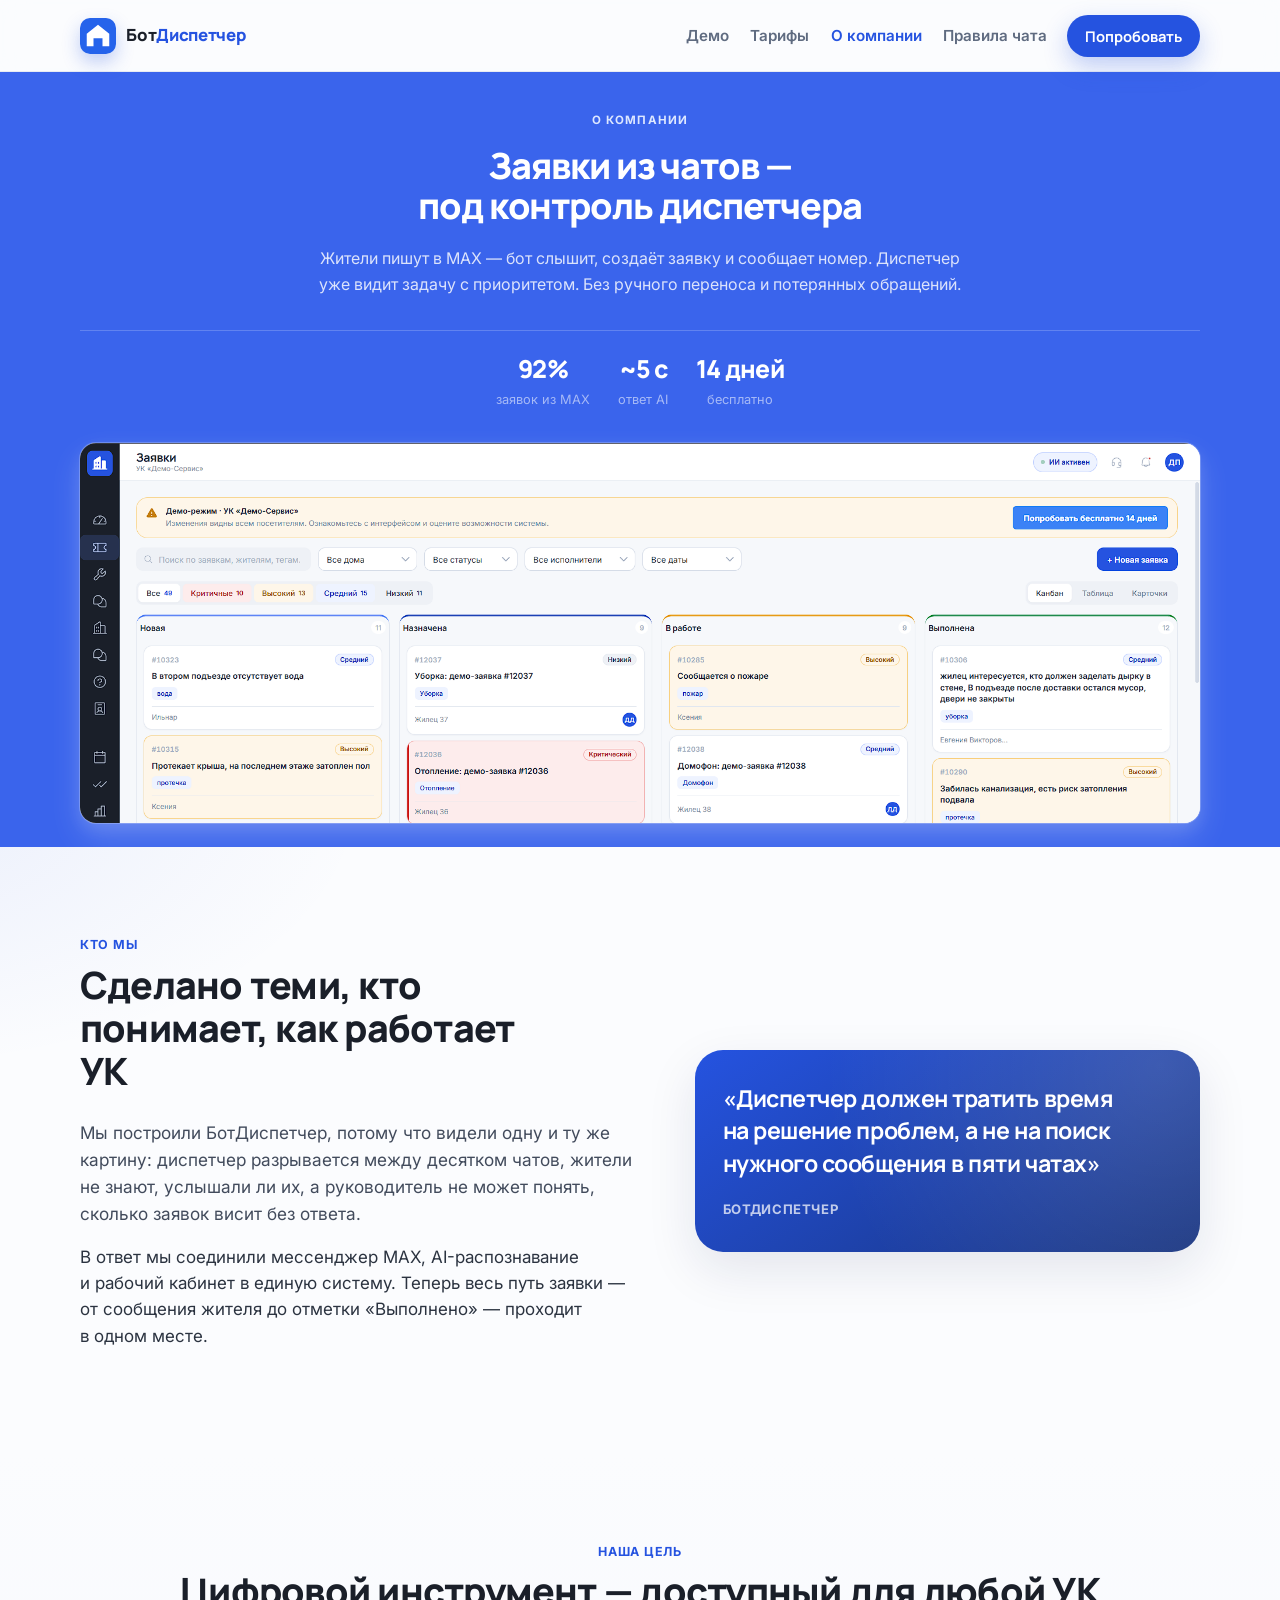
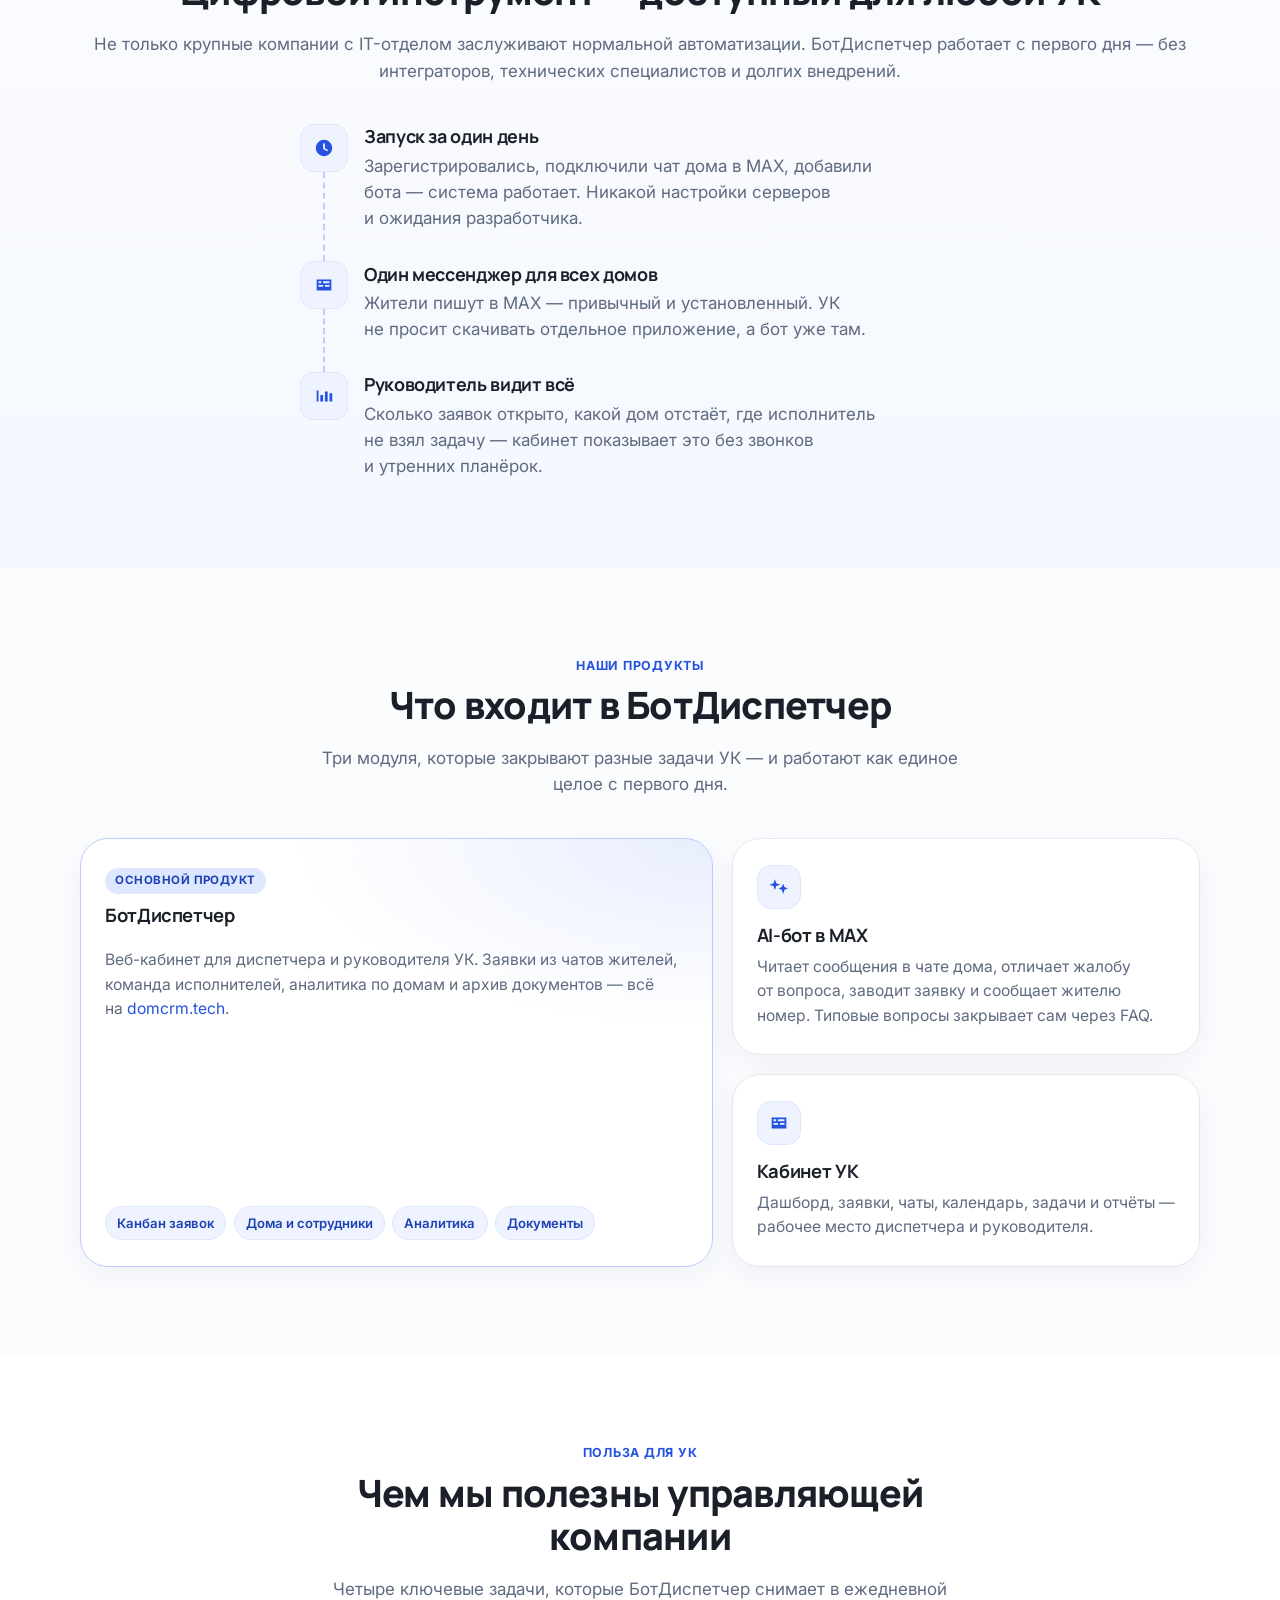
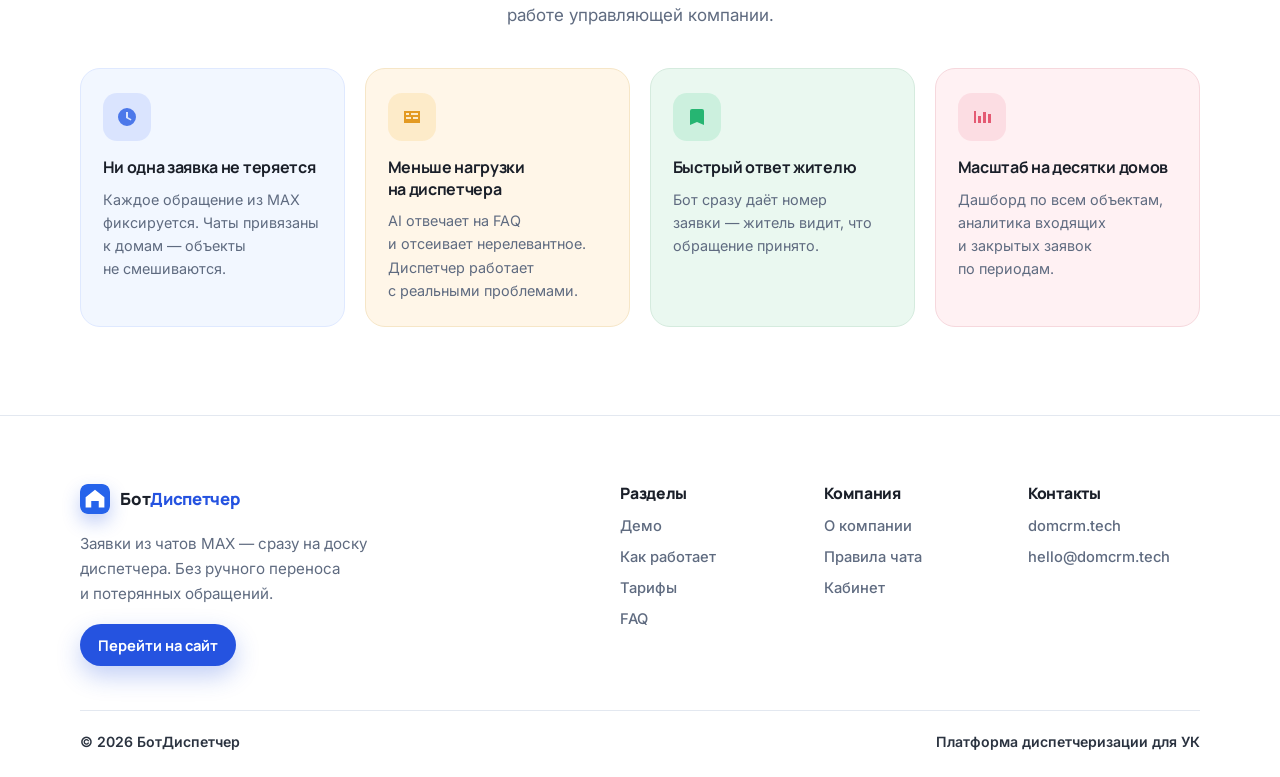
==== commit d82f73e8: "замена ссылки и названия" ====
--- a/about.html
+++ b/about.html
@@ -3,10 +3,10 @@
   <head>
     <meta charset="UTF-8" />
     <meta name="viewport" content="width=device-width, initial-scale=1.0" />
-    <title>О компании — ДомДиспетчер</title>
+    <title>О компании — БотДиспетчер</title>
     <meta
       name="description"
-      content="Кто мы, наша цель и продукты. ДомДиспетчер — AI-платформа диспетчеризации заявок для управляющих компаний."
+      content="Кто мы, наша цель и продукты. БотДиспетчер — AI-платформа диспетчеризации заявок для управляющих компаний."
     />
     <link rel="preconnect" href="https://fonts.googleapis.com" />
     <link rel="preconnect" href="https://fonts.gstatic.com" crossorigin />
@@ -21,11 +21,11 @@
   <body class="page-about">
     <header class="site-header" id="top">
       <div class="container header-inner">
-        <a class="brand" href="index.html" aria-label="ДомДиспетчер">
+        <a class="brand" href="index.html" aria-label="БотДиспетчер">
           <span class="brand__mark" aria-hidden="true">
             <img src="public/favicon.svg" width="36" height="36" alt="" />
           </span>
-          <span class="brand__text">Дом<span>Диспетчер</span></span>
+          <span class="brand__text">Бот<span>Диспетчер</span></span>
         </a>
 
         <nav class="nav" id="nav" aria-label="Основная навигация">
@@ -99,7 +99,7 @@
             <div class="about-hero__media-frame">
               <img
                 src="public/панельзаявок.png"
-                alt="Панель заявок в кабинете ДомДиспетчер"
+                alt="Панель заявок в кабинете БотДиспетчер"
                 width="1280"
                 height="800"
               />
@@ -116,7 +116,7 @@
               <h2>Сделано теми, кто понимает, как работает УК</h2>
             </header>
             <p class="about-lead">
-              Мы&nbsp;построили ДомДиспетчер, потому что видели одну и&nbsp;ту&nbsp;же
+              Мы&nbsp;построили БотДиспетчер, потому что видели одну и&nbsp;ту&nbsp;же
               картину: диспетчер разрывается между десятком чатов, жители не&nbsp;знают,
               услышали ли их, а&nbsp;руководитель не&nbsp;может понять, сколько
               заявок висит без ответа.
@@ -134,7 +134,7 @@
               «Диспетчер должен тратить время на&nbsp;решение проблем,
               а&nbsp;не&nbsp;на&nbsp;поиск нужного сообщения в&nbsp;пяти чатах»
             </blockquote>
-            <div class="about-quote__mark">ДомДиспетчер</div>
+            <div class="about-quote__mark">БотДиспетчер</div>
           </div>
         </div>
       </section>
@@ -146,7 +146,7 @@
             <h2>Цифровой инструмент&nbsp;&mdash; доступный для любой УК</h2>
             <p class="section-lead">
               Не&nbsp;только крупные компании с&nbsp;IT-отделом заслуживают
-              нормальной автоматизации. ДомДиспетчер работает с&nbsp;первого
+              нормальной автоматизации. БотДиспетчер работает с&nbsp;первого
               дня&nbsp;&mdash; без интеграторов, технических специалистов
               и&nbsp;долгих внедрений.
             </p>
@@ -215,7 +215,7 @@
         <div class="container">
           <header class="section-head">
             <p class="eyebrow">Наши продукты</p>
-            <h2>Что входит в&nbsp;ДомДиспетчер</h2>
+            <h2>Что входит в&nbsp;БотДиспетчер</h2>
             <p class="section-lead">
               Три модуля, которые закрывают разные задачи УК&nbsp;&mdash;
               и&nbsp;работают как единое целое с&nbsp;первого дня.
@@ -226,7 +226,7 @@
             <article class="about-product about-product--main">
               <div class="about-product__head">
                 <span class="about-product__tag">Основной продукт</span>
-                <h3>ДомДиспетчер</h3>
+                <h3>БотДиспетчер</h3>
               </div>
               <p>
                 Веб-кабинет для диспетчера и&nbsp;руководителя УК. Заявки
@@ -285,7 +285,7 @@
             <p class="eyebrow about-benefits__eyebrow">Польза для УК</p>
             <h2>Чем мы&nbsp;полезны управляющей компании</h2>
             <p class="section-lead about-benefits__lead">
-              Четыре ключевые задачи, которые ДомДиспетчер снимает
+              Четыре ключевые задачи, которые БотДиспетчер снимает
               в&nbsp;ежедневной работе управляющей компании.
             </p>
           </header>
@@ -365,7 +365,7 @@
               <span class="brand__mark" aria-hidden="true">
                 <img src="public/favicon.svg" width="30" height="30" alt="" />
               </span>
-              <span class="brand__text">Дом<span>Диспетчер</span></span>
+              <span class="brand__text">Бот<span>Диспетчер</span></span>
             </a>
             <p class="footer-brand__text">
               Заявки из&nbsp;чатов MAX&nbsp;&mdash; сразу на&nbsp;доску
@@ -409,7 +409,7 @@
         </div>
 
         <div class="footer-bottom">
-          <p>© <span id="year"></span> ДомДиспетчер</p>
+          <p>© <span id="year"></span> БотДиспетчер</p>
           <p>Платформа диспетчеризации для УК</p>
         </div>
       </div>
--- a/css/styles.css
+++ b/css/styles.css
@@ -1,5 +1,5 @@
 /* ============================================================
-   ДомДиспетчер — marketing landing
+   БотДиспетчер — marketing landing
    Inspired by Webster SaaS structure; brand tokens from the app
    ============================================================ */
 
--- a/css/about.css
+++ b/css/about.css
@@ -1,5 +1,5 @@
 /* ============================================================
-   ДомДиспетчер — страница «О компании»
+   БотДиспетчер — страница «О компании»
    ============================================================ */
 
 /* ---- Hero: full blue + media overlay ---- */
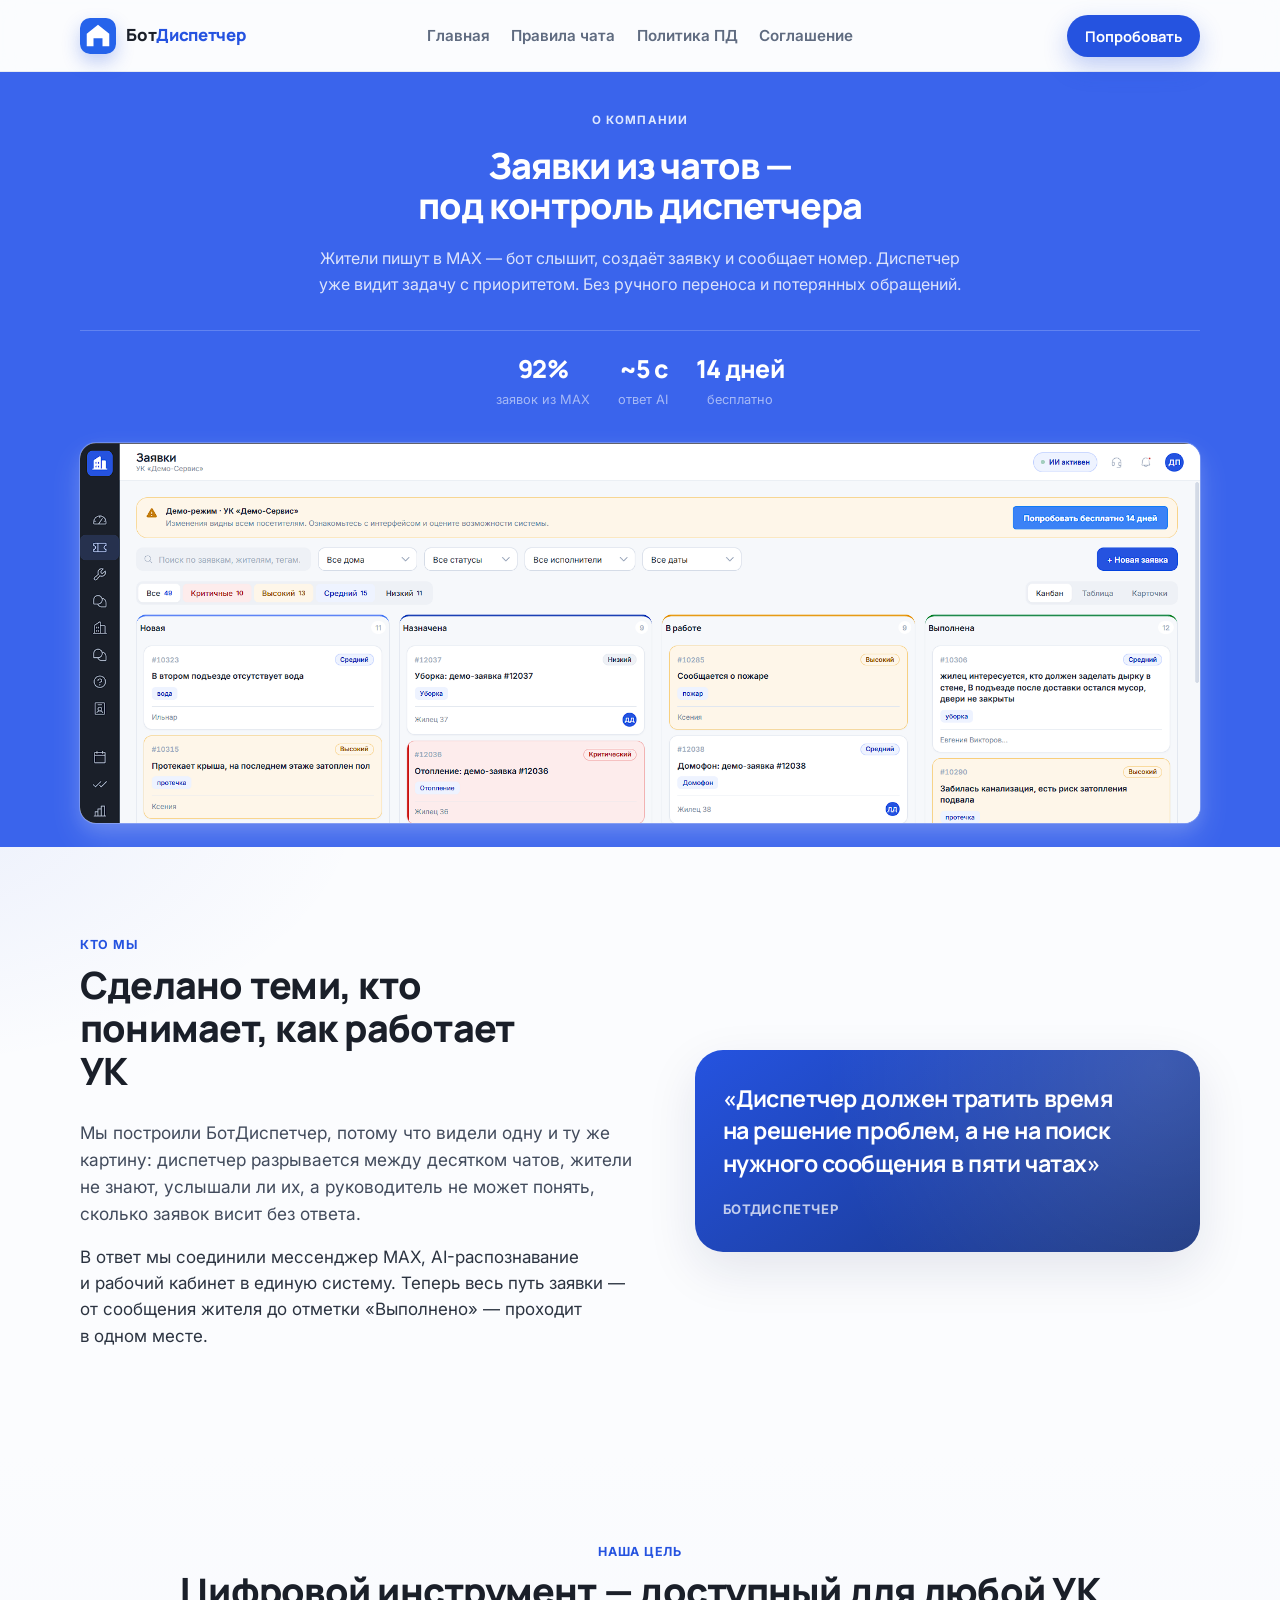
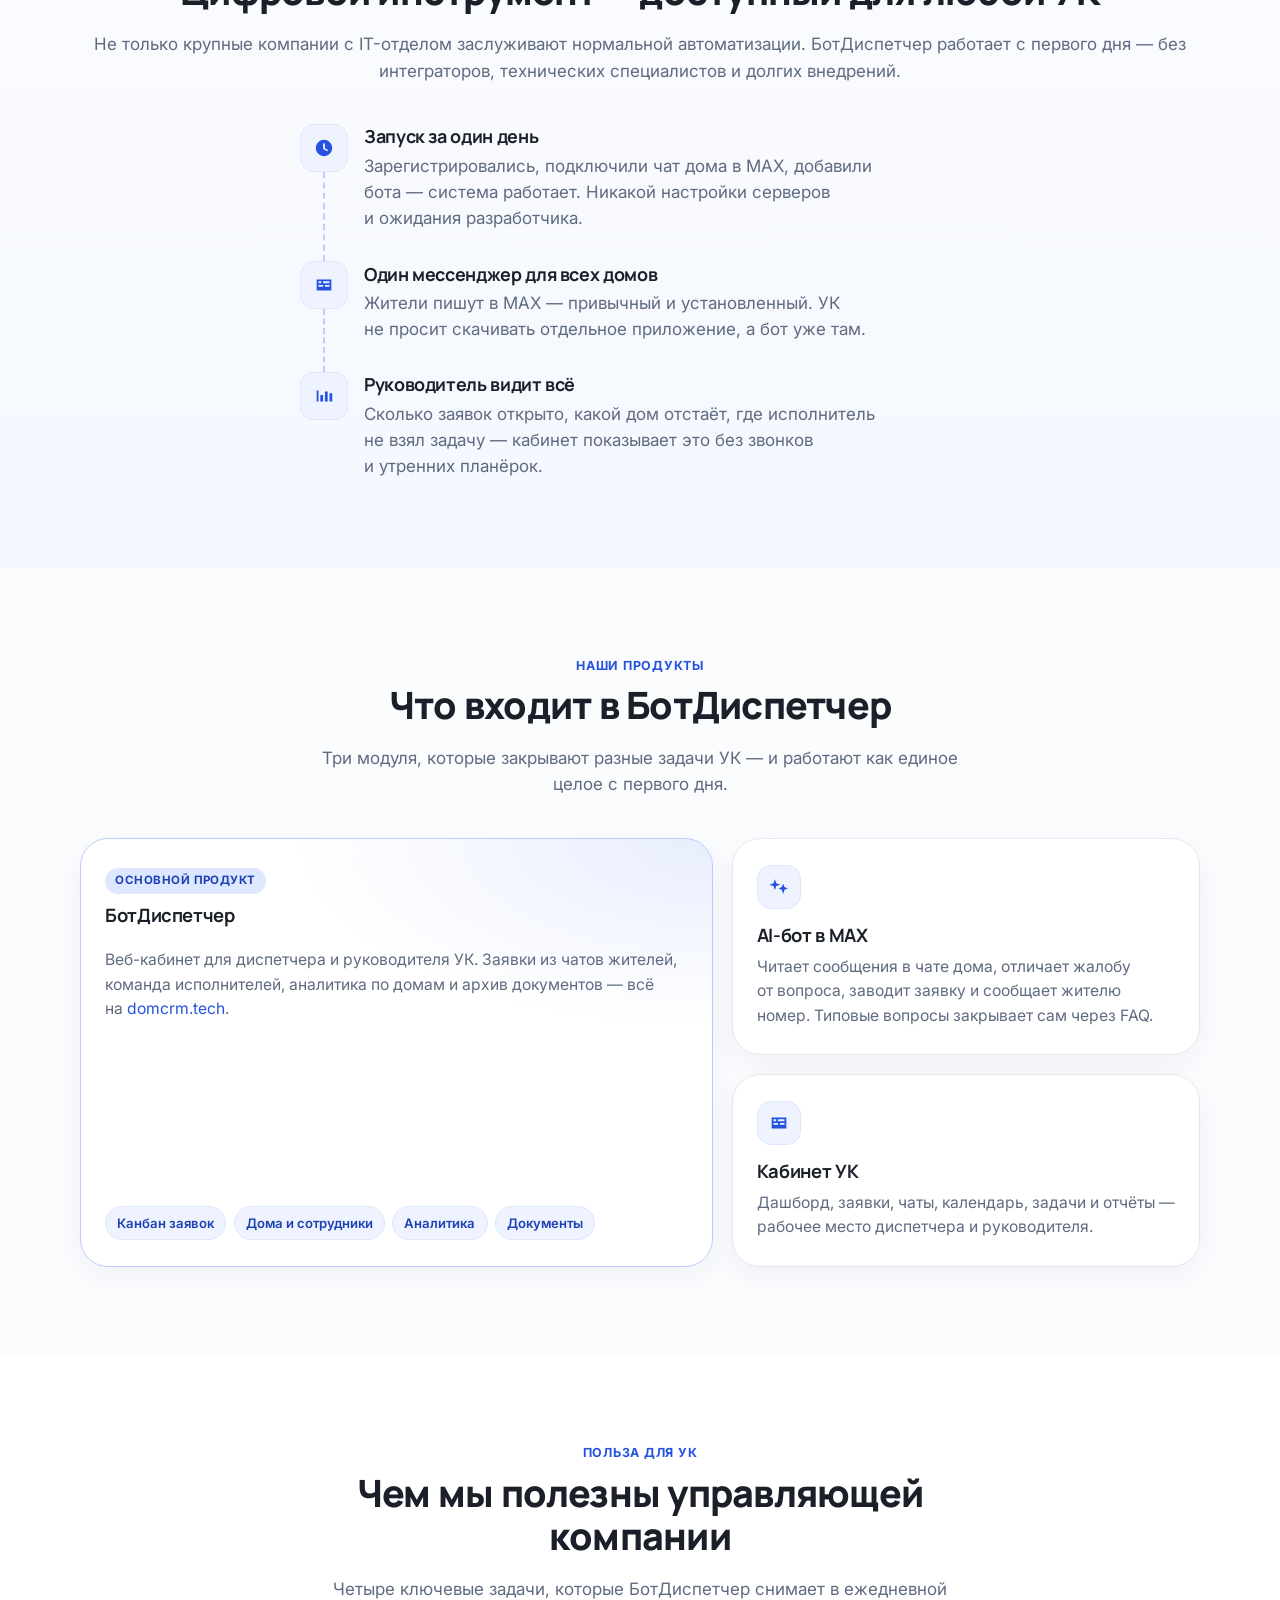
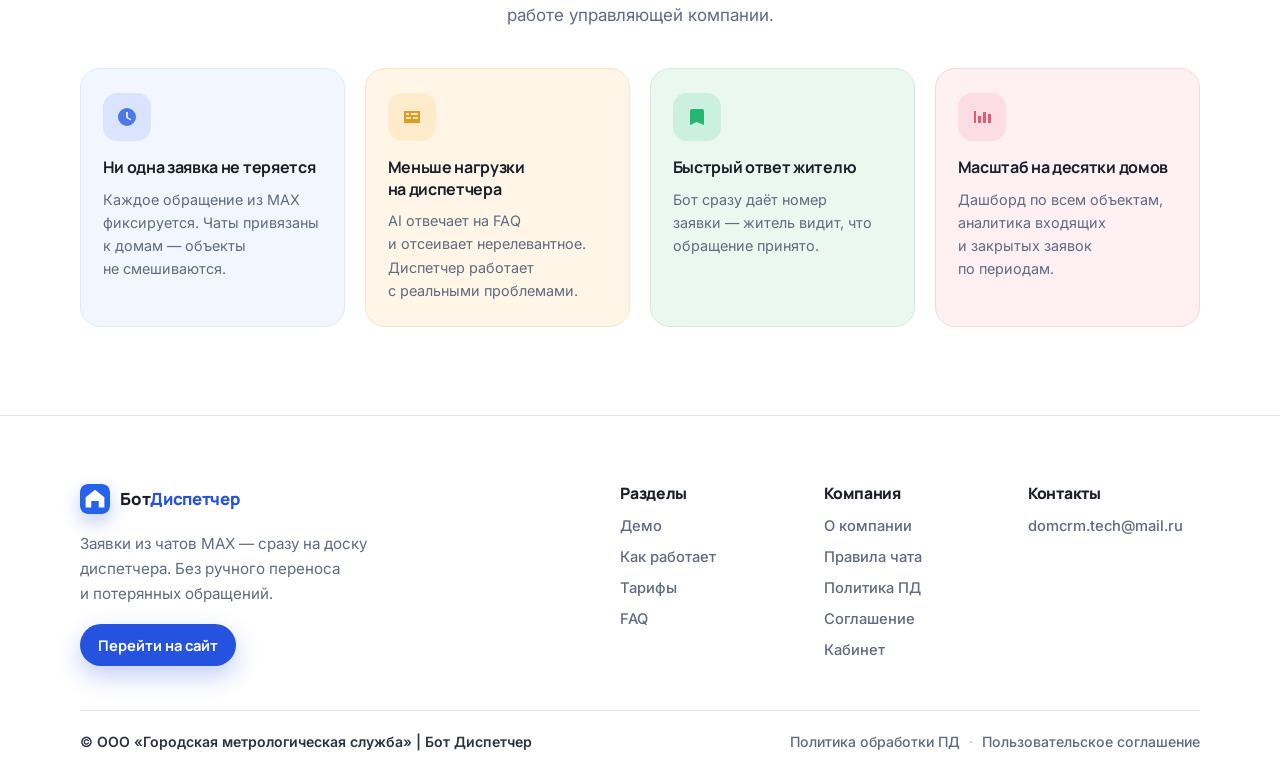
==== commit 7c8af95c: "правки" ====
--- a/about.html
+++ b/about.html
@@ -29,10 +29,10 @@
         </a>
 
         <nav class="nav" id="nav" aria-label="Основная навигация">
-          <a href="index.html#demo">Демо</a>
-          <a href="index.html#pricing">Тарифы</a>
-          <a href="about.html" aria-current="page">О компании</a>
+          <a href="index.html">Главная</a>
           <a href="rules.html">Правила чата</a>
+          <a href="privacy-policy.html">Политика ПД</a>
+          <a href="user-agreement.html">Соглашение</a>
           <button
             type="button"
             class="btn btn--primary nav__cta"
@@ -394,23 +394,28 @@
               <h3>Компания</h3>
               <a href="about.html">О компании</a>
               <a href="rules.html">Правила чата</a>
+              <a href="privacy-policy.html">Политика ПД</a>
+              <a href="user-agreement.html">Соглашение</a>
               <a href="https://domcrm.tech" target="_blank" rel="noopener"
                 >Кабинет</a
               >
             </div>
             <div class="footer-col">
               <h3>Контакты</h3>
-              <a href="https://domcrm.tech" target="_blank" rel="noopener"
-                >domcrm.tech</a
-              >
-              <a href="mailto:hello@domcrm.tech">hello@domcrm.tech</a>
+              <a href="mailto:domcrm.tech@mail.ru">domcrm.tech@mail.ru</a>
             </div>
           </div>
         </div>
 
         <div class="footer-bottom">
-          <p>© <span id="year"></span> БотДиспетчер</p>
-          <p>Платформа диспетчеризации для УК</p>
+          <p>
+            © ООО «Городская метрологическая служба» | Бот Диспетчер
+          </p>
+          <nav class="footer-legal" aria-label="Юридические документы">
+            <a href="privacy-policy.html">Политика обработки ПД</a>
+            <span aria-hidden="true">·</span>
+            <a href="user-agreement.html">Пользовательское соглашение</a>
+          </nav>
         </div>
       </div>
     </footer>
@@ -484,6 +489,12 @@
               Отправить заявку
             </button>
             <p class="lead-form__note">только проверка формы</p>
+            <p class="lead-form__privacy">
+              Отправляя заявку, вы соглашаетесь с
+              <a href="privacy-policy.html">Политикой обработки ПД</a>
+              и
+              <a href="user-agreement.html">Пользовательским соглашением</a>.
+            </p>
           </form>
         </div>
 
--- a/css/styles.css
+++ b/css/styles.css
@@ -155,7 +155,8 @@
 
 .header-inner {
   height: 100%;
-  display: flex;
+  display: grid;
+  grid-template-columns: 1fr auto 1fr;
   align-items: center;
   gap: 1.25rem;
 }
@@ -167,6 +168,7 @@
   color: inherit;
   text-decoration: none;
   flex-shrink: 0;
+  justify-self: start;
 }
 
 .brand:hover {
@@ -205,7 +207,7 @@
 .nav {
   display: flex;
   gap: 1.35rem;
-  margin-left: auto;
+  justify-self: center;
 }
 
 .nav a {
@@ -215,7 +217,8 @@
   text-decoration: none;
 }
 
-.nav a:hover {
+.nav a:hover,
+.nav a[aria-current="page"] {
   color: var(--hd-blue-600);
 }
 
@@ -223,6 +226,7 @@
   display: flex;
   align-items: center;
   gap: 0.55rem;
+  justify-self: end;
 }
 
 .nav-toggle {
@@ -1012,6 +1016,15 @@
 .feature-grid--reveal.is-inview .feature:nth-child(6) {
   transition-delay: 0s, 0s, 0s, 800ms, 800ms;
 }
+.feature-grid--reveal.is-inview .feature:nth-child(7) {
+  transition-delay: 0s, 0s, 0s, 960ms, 960ms;
+}
+.feature-grid--reveal.is-inview .feature:nth-child(8) {
+  transition-delay: 0s, 0s, 0s, 1120ms, 1120ms;
+}
+.feature-grid--reveal.is-inview .feature:nth-child(9) {
+  transition-delay: 0s, 0s, 0s, 1280ms, 1280ms;
+}
 
 .feature:hover {
   border-color: var(--hd-blue-200);
@@ -1951,6 +1964,41 @@
   color: var(--neutral-800);
 }
 
+.footer-legal {
+  display: flex;
+  flex-wrap: wrap;
+  align-items: center;
+  gap: 0.45rem 0.55rem;
+  font-size: 0.88rem;
+}
+
+.footer-legal a {
+  color: var(--neutral-600);
+  text-decoration: none;
+  font-weight: 500;
+}
+
+.footer-legal a:hover {
+  color: var(--hd-blue-600);
+  text-decoration: underline;
+}
+
+.footer-legal span {
+  color: var(--neutral-400);
+}
+
+.lead-form__privacy {
+  margin: 0.85rem 0 0;
+  font-size: 0.8rem;
+  line-height: 1.45;
+  color: var(--neutral-500);
+}
+
+.lead-form__privacy a {
+  color: var(--hd-blue-600);
+  text-decoration: underline;
+}
+
 .brand--footer .brand__mark {
   width: 30px;
   height: 30px;
@@ -1970,6 +2018,7 @@
   }
 
   .header-inner {
+    display: flex;
     gap: 0.75rem;
   }
 
@@ -1982,7 +2031,7 @@
     z-index: 50;
     flex-direction: column;
     gap: 0;
-    margin-left: 0;
+    justify-self: unset;
     padding: 0.65rem 1.25rem 1rem;
     background: rgba(255, 255, 255, 0.98);
     border-bottom: 1px solid var(--neutral-200);
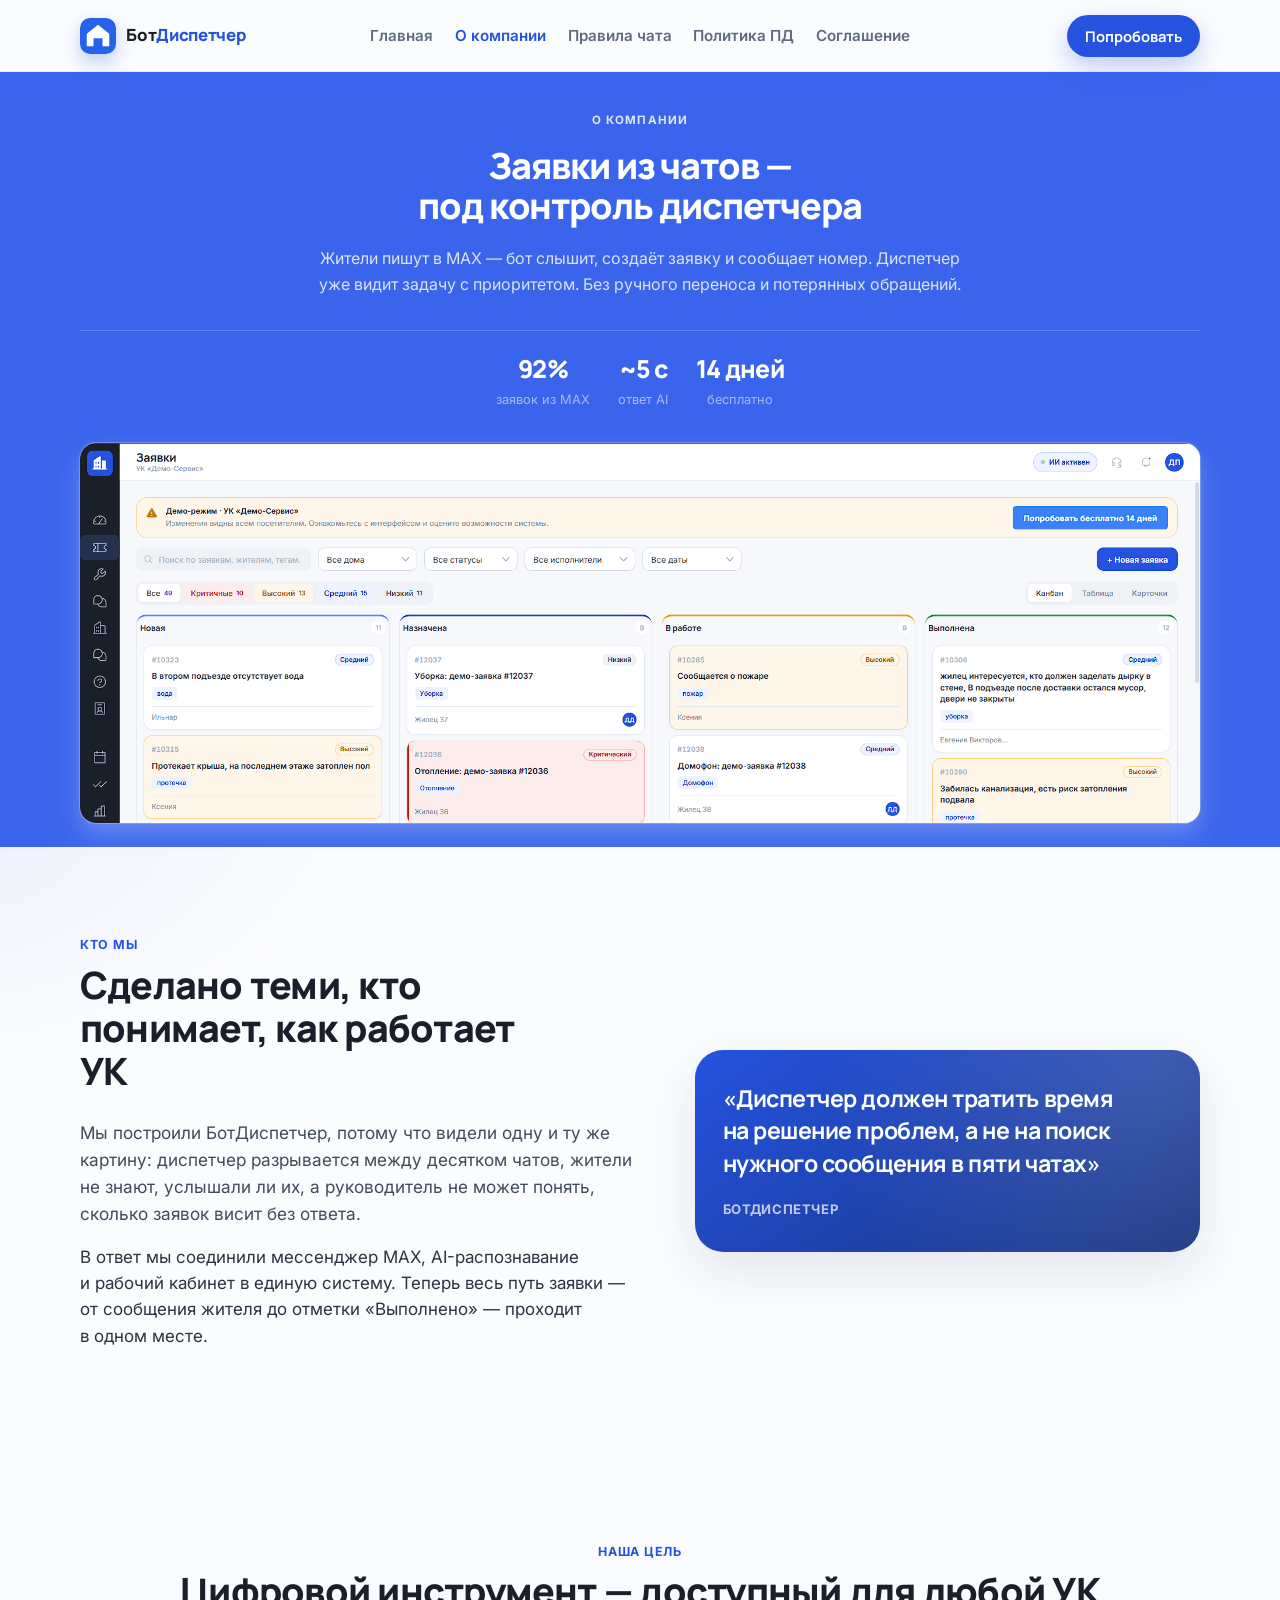
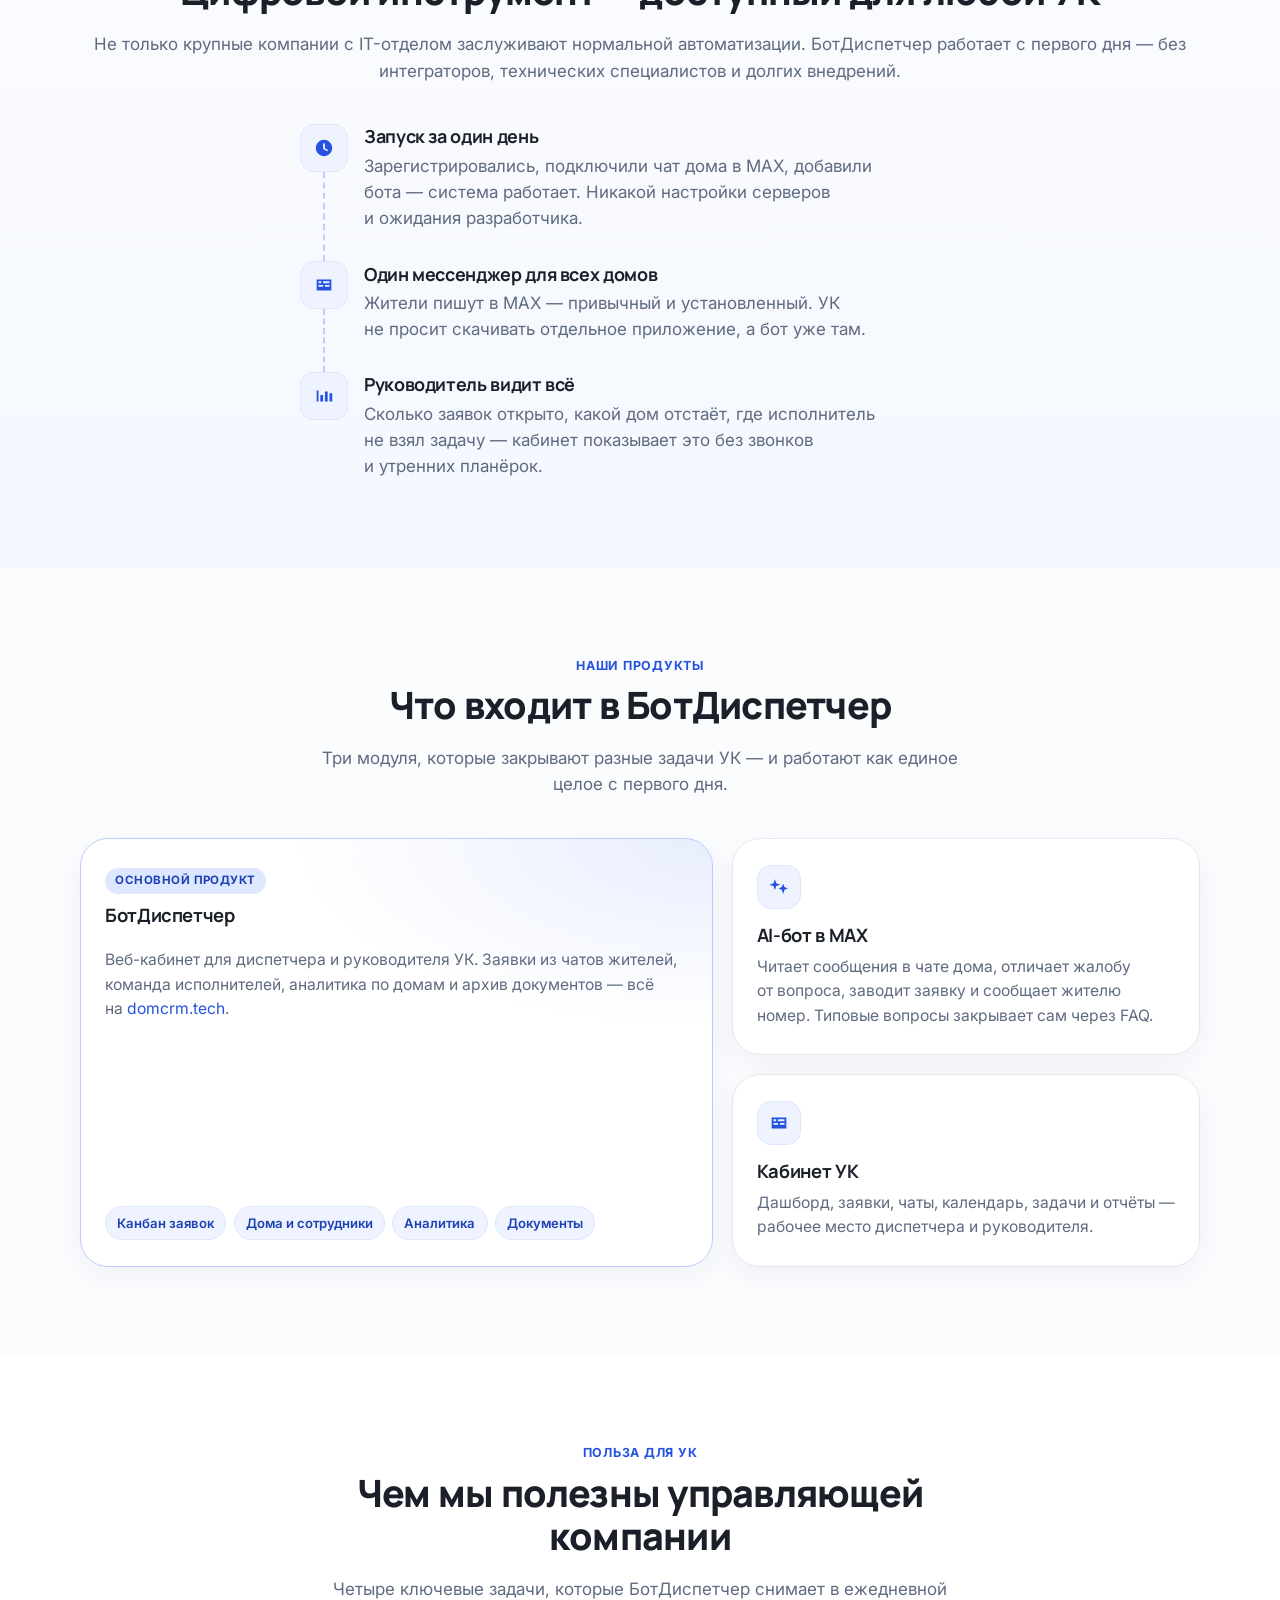
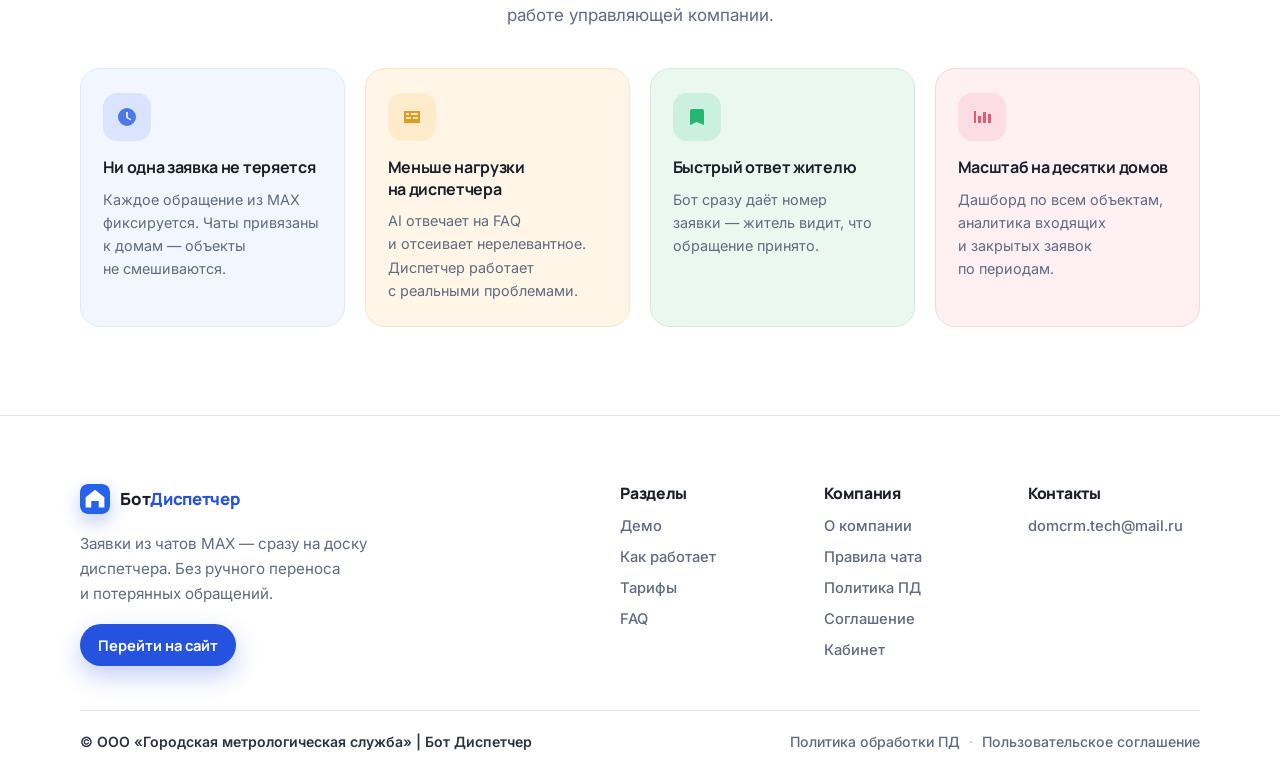
==== commit 8a18622a: "о компании" ====
--- a/about.html
+++ b/about.html
@@ -30,6 +30,7 @@
 
         <nav class="nav" id="nav" aria-label="Основная навигация">
           <a href="index.html">Главная</a>
+          <a href="about.html" aria-current="page">О компании</a>
           <a href="rules.html">Правила чата</a>
           <a href="privacy-policy.html">Политика ПД</a>
           <a href="user-agreement.html">Соглашение</a>
